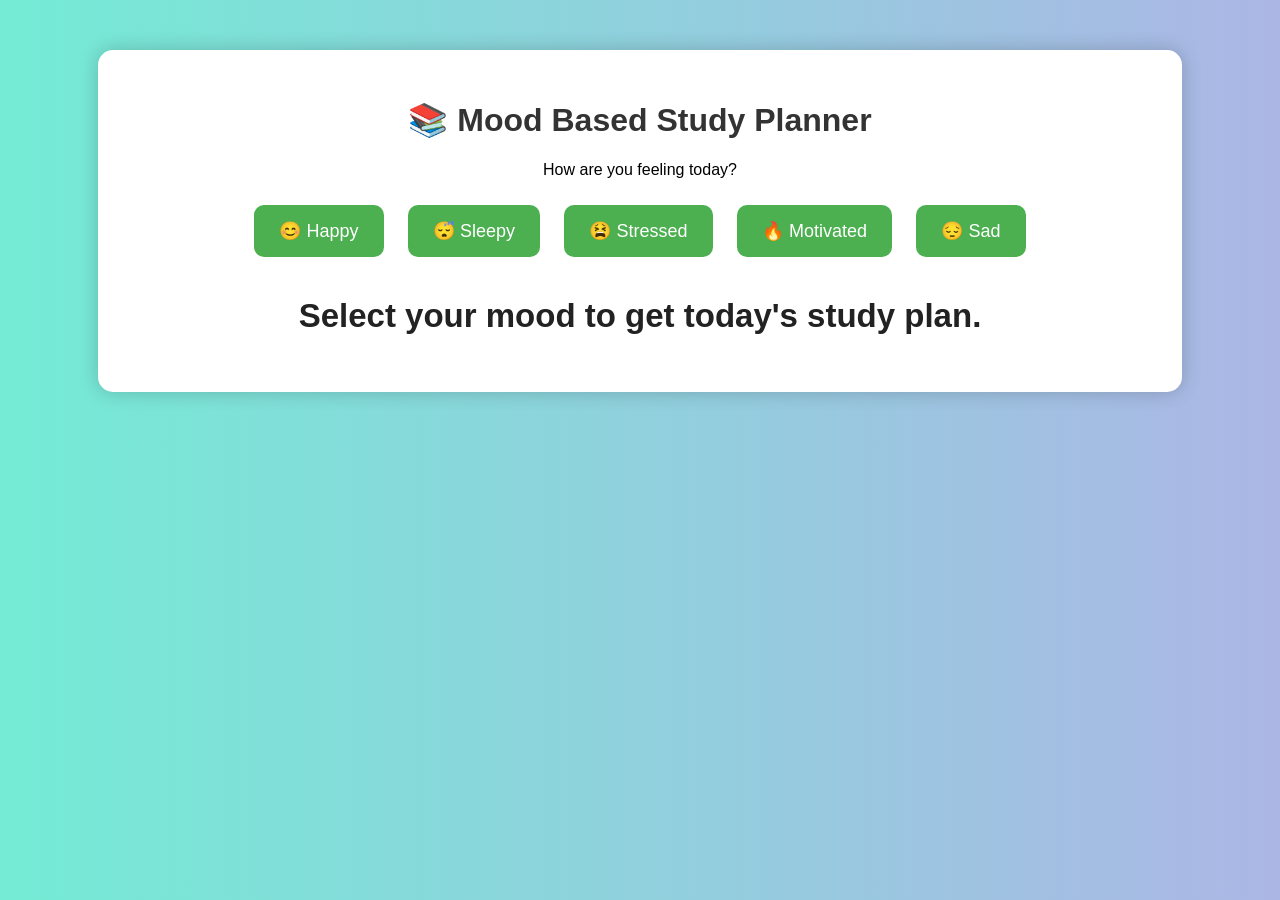
==== index.html @ fe8dd201 "Add files via upload" ====
<!DOCTYPE html>
<html lang="en">

<head>
    <meta charset="UTF-8">
    <meta name="viewport" content="width=device-width, initial-scale=1.0">
    <title>Mood Based Study Planner</title>
    <link rel="stylesheet" href="style.css">
</head>

<body>

    <div class="container">

        <h1>📚 Mood Based Study Planner</h1>

        <p>How are you feeling today?</p>

        <div class="mood-container">

            <button class="mood-btn" onclick="selectMood('Happy')">😊 Happy</button>

            <button class="mood-btn" onclick="selectMood('Sleepy')">😴 Sleepy</button>

            <button class="mood-btn" onclick="selectMood('Stressed')">😫 Stressed</button>

            <button class="mood-btn" onclick="selectMood('Motivated')">🔥 Motivated</button>

            <button class="mood-btn" onclick="selectMood('Sad')">😔 Sad</button>

        </div>

        <div id="result">
            <h2>Select your mood to get today's study plan.</h2>
        </div>

    </div>

    <script src="script.js"></script>

</body>
</html>
---- style.css ----
body{
    font-family: Arial, sans-serif;
    background: linear-gradient(to right, #74ebd5, #ACB6E5);
    margin: 0;
    padding: 0;
}

.container{
    width: 80%;
    margin: 50px auto;
    text-align: center;
    background: white;
    padding: 30px;
    border-radius: 15px;
    box-shadow: 0px 0px 20px rgba(0,0,0,0.2);
}

h1{
    color: #333;
}

.mood-btn{
    padding: 15px 25px;
    margin: 10px;
    font-size: 18px;
    border: none;
    border-radius: 10px;
    cursor: pointer;
    background-color: #4CAF50;
    color: white;
    transition: 0.3s;
}

.mood-btn:hover{
    background-color: #45a049;
    transform: scale(1.08);
}

#result{
    margin-top: 30px;
    font-size: 22px;
    color: #222;
    font-weight: bold;
}
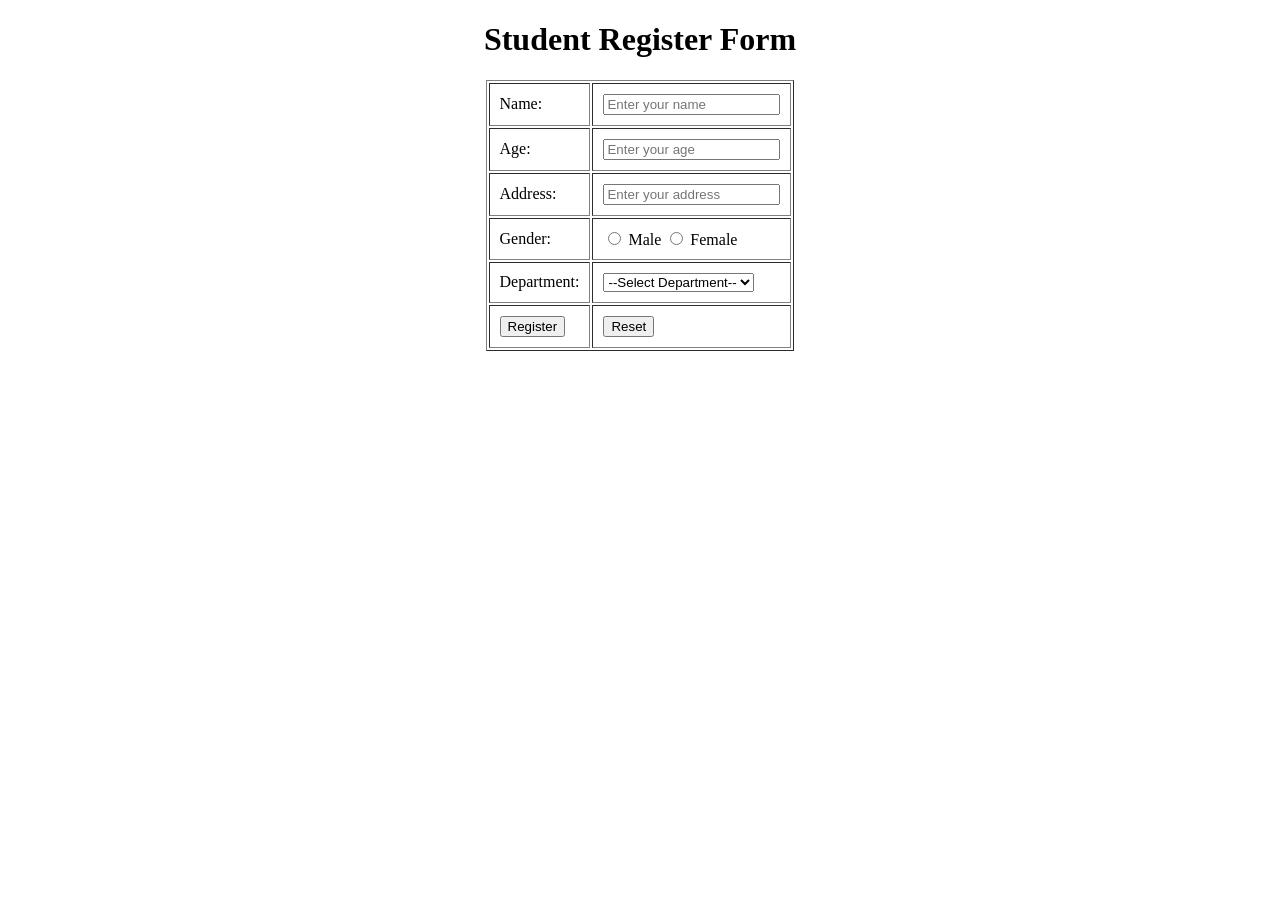
==== commit 89ea0063: "Add files via upload" ====
--- a/index.html
+++ b/index.html
@@ -1,42 +1,73 @@
 <!DOCTYPE html>
-<html lang="en">
+<html>
 
 <head>
-    <meta charset="UTF-8">
-    <meta name="viewport" content="width=device-width, initial-scale=1.0">
-    <title>Mood Based Study Planner</title>
-    <link rel="stylesheet" href="style.css">
+    <title>Student Register Form</title>
 </head>
 
 <body>
 
-    <div class="container">
+    <center>
+        <h1>Student Register Form</h1>
 
-        <h1>📚 Mood Based Study Planner</h1>
+        <form action="index.php" method="POST">
+            <table border="1" cellpadding="10">
 
-        <p>How are you feeling today?</p>
+                <tr>
+                    <td>Name:</td>
+                    <td>
+                        <input type="text" name="name" placeholder="Enter your name" required>
+                    </td>
+                </tr>
 
-        <div class="mood-container">
+                <tr>
+                    <td>Age:</td>
+                    <td>
+                        <input type="number" name="age" placeholder="Enter your age" required>
+                    </td>
+                </tr>
 
-            <button class="mood-btn" onclick="selectMood('Happy')">😊 Happy</button>
+                <tr>
+                    <td>Address:</td>
+                    <td>
+                        <input type="text" name="address" placeholder="Enter your address" required>
+                    </td>
+                </tr>
 
-            <button class="mood-btn" onclick="selectMood('Sleepy')">😴 Sleepy</button>
+                <tr>
+                    <td>Gender:</td>
+                    <td>
+                        <input type="radio" name="gender" value="Male" required> Male
+                        <input type="radio" name="gender" value="Female"> Female
+                    </td>
+                </tr>
 
-            <button class="mood-btn" onclick="selectMood('Stressed')">😫 Stressed</button>
+                <tr>
+                    <td>Department:</td>
+                    <td>
+                        <select name="department" required>
+                            <option value="">--Select Department--</option>
+                            <option value="Python">Python</option>
+                            <option value="Java">Java</option>
+                            <option value="C++">C++</option>
+                        </select>
+                    </td>
+                </tr>
 
-            <button class="mood-btn" onclick="selectMood('Motivated')">🔥 Motivated</button>
+                <tr>
+                    <td>
+                        <input type="submit" value="Register">
+                    </td>
+                    <td>
+                        <input type="reset" value="Reset">
+                    </td>
+                </tr>
 
-            <button class="mood-btn" onclick="selectMood('Sad')">😔 Sad</button>
+            </table>
+        </form>
 
-        </div>
-
-        <div id="result">
-            <h2>Select your mood to get today's study plan.</h2>
-        </div>
-
-    </div>
-
-    <script src="script.js"></script>
+    </center>
 
 </body>
+
 </html>
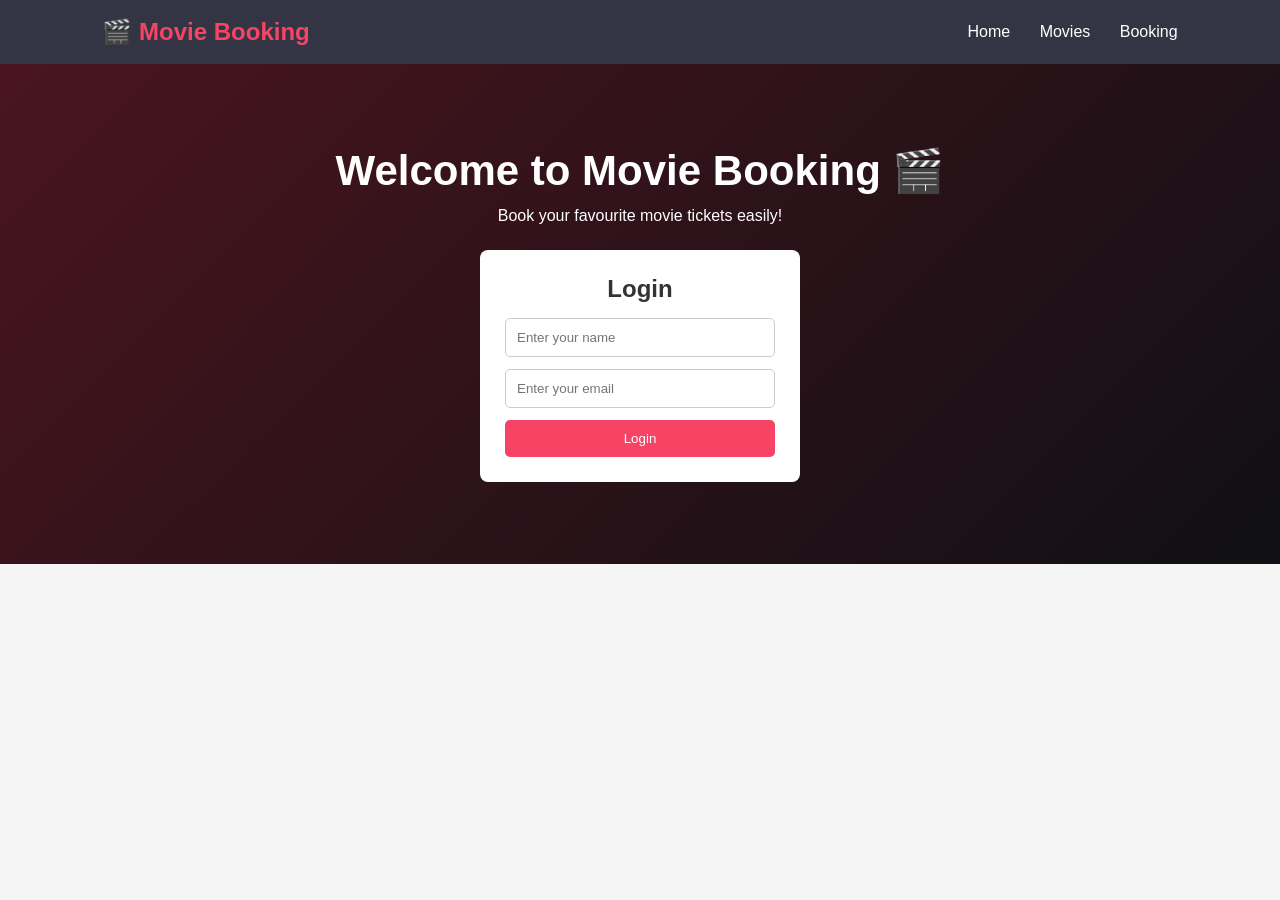
==== commit 645270a8: "Add files via upload" ====
--- a/index.html
+++ b/index.html
@@ -1,72 +1,71 @@
 <!DOCTYPE html>
-<html>
+<html lang="en">
 
 <head>
-    <title>Student Register Form</title>
+    <meta charset="UTF-8">
+    <meta name="viewport" content="width=device-width, initial-scale=1.0">
+
+    <title>Movie Booking - Home</title>
+
+    <link rel="stylesheet" href="style.css">
 </head>
 
 <body>
 
-    <center>
-        <h1>Student Register Form</h1>
+    <!-- NAVBAR -->
 
-        <form action="index.php" method="POST">
-            <table border="1" cellpadding="10">
+    <nav>
 
-                <tr>
-                    <td>Name:</td>
-                    <td>
-                        <input type="text" name="name" placeholder="Enter your name" required>
-                    </td>
-                </tr>
+        <h2>🎬 Movie Booking</h2>
 
-                <tr>
-                    <td>Age:</td>
-                    <td>
-                        <input type="number" name="age" placeholder="Enter your age" required>
-                    </td>
-                </tr>
+        <div>
+            <a href="index.html">Home</a>
+            <a href="movies.html">Movies</a>
+            <a href="booking.html">Booking</a>
+        </div>
 
-                <tr>
-                    <td>Address:</td>
-                    <td>
-                        <input type="text" name="address" placeholder="Enter your address" required>
-                    </td>
-                </tr>
+    </nav>
 
-                <tr>
-                    <td>Gender:</td>
-                    <td>
-                        <input type="radio" name="gender" value="Male" required> Male
-                        <input type="radio" name="gender" value="Female"> Female
-                    </td>
-                </tr>
 
-                <tr>
-                    <td>Department:</td>
-                    <td>
-                        <select name="department" required>
-                            <option value="">--Select Department--</option>
-                            <option value="Python">Python</option>
-                            <option value="Java">Java</option>
-                            <option value="C++">C++</option>
-                        </select>
-                    </td>
-                </tr>
+    <!-- HOME -->
 
-                <tr>
-                    <td>
-                        <input type="submit" value="Register">
-                    </td>
-                    <td>
-                        <input type="reset" value="Reset">
-                    </td>
-                </tr>
+    <section class="home">
 
-            </table>
-        </form>
+        <h1>
+            Welcome to Movie Booking 🎬
+        </h1>
 
-    </center>
+        <p>
+            Book your favourite movie tickets easily!
+        </p>
+
+
+        <!-- LOGIN -->
+
+        <div class="login-box">
+
+            <h2>Login</h2>
+
+            <input
+                type="text"
+                id="name"
+                placeholder="Enter your name">
+
+            <input
+                type="email"
+                id="email"
+                placeholder="Enter your email">
+
+            <button onclick="login()">
+                Login
+            </button>
+
+        </div>
+
+    </section>
+
+
+    <script src="script.js"></script>
 
 </body>
 
--- a/style.css
+++ b/style.css
@@ -0,0 +1,656 @@
+* {
+    margin: 0;
+    padding: 0;
+    box-sizing: border-box;
+}
+
+body {
+    font-family: Arial, sans-serif;
+    background: #f5f5f5;
+    color: #333;
+}
+
+
+/* =========================
+   NAVBAR
+========================= */
+
+nav {
+    background: #333545;
+    color: white;
+
+    padding: 18px 8%;
+
+    display: flex;
+    justify-content: space-between;
+    align-items: center;
+}
+
+nav h2 {
+    color: #f84464;
+}
+
+nav a {
+    color: white;
+    text-decoration: none;
+    margin-left: 25px;
+}
+
+nav a:hover {
+    color: #f84464;
+}
+
+
+/* =========================
+   HOME
+========================= */
+
+.home {
+    min-height: 500px;
+
+    display: flex;
+    flex-direction: column;
+
+    justify-content: center;
+    align-items: center;
+
+    text-align: center;
+
+    color: white;
+
+    background:
+        linear-gradient(
+            rgba(0,0,0,0.7),
+            rgba(0,0,0,0.7)
+        ),
+        linear-gradient(
+            135deg,
+            #f84464,
+            #333545
+        );
+}
+
+.home h1 {
+    font-size: 42px;
+    margin-bottom: 12px;
+}
+
+.home > p {
+    margin-bottom: 25px;
+}
+
+
+/* LOGIN */
+
+.login-box {
+    background: white;
+    color: #333;
+
+    width: 320px;
+
+    padding: 25px;
+
+    border-radius: 8px;
+}
+
+.login-box h2 {
+    margin-bottom: 15px;
+}
+
+.login-box input {
+    width: 100%;
+
+    padding: 11px;
+
+    margin-bottom: 12px;
+
+    border: 1px solid #ccc;
+
+    border-radius: 5px;
+}
+
+.login-box button {
+    width: 100%;
+
+    padding: 11px;
+
+    background: #f84464;
+
+    color: white;
+
+    border: none;
+
+    border-radius: 5px;
+
+    cursor: pointer;
+}
+
+.login-box button:hover {
+    background: #d93656;
+}
+
+
+/* =========================
+   MOVIES
+========================= */
+
+.title {
+    text-align: center;
+
+    margin: 40px 0 30px;
+}
+
+.movies {
+    width: 90%;
+    max-width: 1100px;
+
+    margin: auto;
+
+    display: grid;
+
+    grid-template-columns:
+        repeat(3, 1fr);
+
+    gap: 25px;
+}
+
+.movie-card {
+    background: white;
+
+    text-align: center;
+
+    border-radius: 10px;
+
+    overflow: hidden;
+
+    box-shadow:
+        0 3px 10px #ddd;
+}
+
+.poster {
+    height: 250px;
+
+    display: flex;
+
+    justify-content: center;
+    align-items: center;
+
+    font-size: 90px;
+
+    color: white;
+}
+
+.avengers {
+    background:
+        linear-gradient(
+            135deg,
+            #182848,
+            #f84464
+        );
+}
+
+.sita {
+    background:
+        linear-gradient(
+            135deg,
+            #e91e63,
+            #ff9800
+        );
+}
+
+.conjuring {
+    background:
+        linear-gradient(
+            135deg,
+            #111,
+            #673ab7
+        );
+}
+
+.movie-card h2 {
+    margin: 20px 5px 10px;
+}
+
+.movie-card p {
+    color: #777;
+    margin: 8px;
+}
+
+.movie-card h3 {
+    color: #f84464;
+    margin: 15px;
+}
+
+.movie-card button {
+    background: #f84464;
+
+    color: white;
+
+    border: none;
+
+    padding: 12px 30px;
+
+    border-radius: 5px;
+
+    margin-bottom: 25px;
+
+    cursor: pointer;
+}
+
+.movie-card button:hover {
+    background: #d93656;
+}
+
+
+/* =========================
+   BOOKING HEADER
+========================= */
+
+.booking-header {
+    background: white;
+
+    padding: 25px 8%;
+
+    border-bottom: 1px solid #ddd;
+}
+
+.booking-header h2 {
+    margin-bottom: 8px;
+}
+
+.booking-header p {
+    color: #777;
+}
+
+
+/* =========================
+   BOOKING OPTIONS
+========================= */
+
+.booking-options {
+    width: 90%;
+    max-width: 900px;
+
+    margin: 25px auto;
+
+    background: white;
+
+    padding: 20px;
+
+    border-radius: 8px;
+
+    display: grid;
+
+    grid-template-columns:
+        repeat(3, 1fr);
+
+    gap: 20px;
+}
+
+.booking-options label {
+    display: block;
+
+    font-weight: bold;
+
+    margin-bottom: 7px;
+}
+
+.booking-options select,
+.booking-options input {
+    width: 100%;
+
+    padding: 11px;
+
+    border: 1px solid #ccc;
+
+    border-radius: 5px;
+}
+
+
+/* =========================
+   SEAT SECTION
+========================= */
+
+.seat-section {
+    width: 95%;
+    max-width: 900px;
+
+    margin: 25px auto;
+
+    background: white;
+
+    padding: 30px;
+
+    border-radius: 8px;
+
+    text-align: center;
+}
+
+.seat-section h3 {
+    margin-bottom: 20px;
+}
+
+
+/* LEGEND */
+
+.legend {
+    display: flex;
+
+    justify-content: center;
+
+    gap: 25px;
+
+    margin-bottom: 30px;
+}
+
+.legend span {
+    display: flex;
+
+    align-items: center;
+
+    gap: 7px;
+
+    font-size: 14px;
+}
+
+.legend i {
+    width: 18px;
+    height: 18px;
+
+    display: inline-block;
+
+    border-radius: 4px;
+}
+
+.available-box {
+    background: white;
+
+    border: 2px solid #1ea83c;
+}
+
+.selected-box {
+    background: #f84464;
+}
+
+.occupied-box {
+    background: #999;
+}
+
+
+/* SCREEN */
+
+.screen {
+    width: 65%;
+
+    height: 35px;
+
+    margin: 0 auto 40px;
+
+    border-top: 5px solid #aaa;
+
+    border-radius: 50%;
+
+    padding-top: 8px;
+
+    color: #777;
+
+    font-size: 12px;
+}
+
+
+/* SEAT ROW */
+
+.seat-row {
+    display: flex;
+
+    justify-content: center;
+
+    align-items: center;
+
+    gap: 7px;
+
+    margin-bottom: 14px;
+}
+
+.seat-row b {
+    width: 20px;
+
+    color: #777;
+}
+
+.seat-gap {
+    width: 25px;
+}
+
+
+/* SEATS */
+
+.seat {
+    width: 42px;
+
+    height: 34px;
+
+    background: white;
+
+    color: #1ea83c;
+
+    border: 1px solid #1ea83c;
+
+    border-radius: 5px;
+
+    font-size: 11px;
+
+    cursor: pointer;
+}
+
+.seat:hover {
+    background: #e9f8ed;
+}
+
+
+/* SELECTED */
+
+.seat.selected {
+    background: #f84464;
+
+    color: white;
+
+    border-color: #f84464;
+}
+
+
+/* OCCUPIED */
+
+.seat.occupied {
+    background: #999;
+
+    color: white;
+
+    border-color: #999;
+
+    cursor: not-allowed;
+}
+
+
+/* SUMMARY */
+
+.booking-summary {
+    margin-top: 35px;
+
+    padding: 20px;
+
+    background: #f7f7f7;
+
+    border-radius: 6px;
+}
+
+.booking-summary p {
+    margin: 8px;
+}
+
+.booking-summary strong {
+    color: #f84464;
+}
+
+
+/* CONTINUE */
+
+.continue-btn {
+    margin-top: 20px;
+
+    padding: 13px 50px;
+
+    background: #f84464;
+
+    color: white;
+
+    border: none;
+
+    border-radius: 5px;
+
+    font-size: 16px;
+
+    cursor: pointer;
+}
+
+.continue-btn:hover {
+    background: #d93656;
+}
+
+
+/* =========================
+   CONFIRMATION
+========================= */
+
+.confirmation {
+    width: 90%;
+    max-width: 600px;
+
+    margin: 50px auto;
+
+    text-align: center;
+}
+
+.success {
+    width: 75px;
+    height: 75px;
+
+    margin: auto;
+
+    display: flex;
+
+    justify-content: center;
+    align-items: center;
+
+    background: #4caf50;
+
+    color: white;
+
+    border-radius: 50%;
+
+    font-size: 40px;
+}
+
+.confirmation h1 {
+    margin: 20px 0 10px;
+}
+
+.confirmation > p {
+    color: #777;
+
+    margin-bottom: 25px;
+}
+
+
+/* TICKET */
+
+.ticket {
+    background: white;
+
+    padding: 25px;
+
+    border-radius: 10px;
+
+    text-align: left;
+
+    box-shadow: 0 3px 12px #ddd;
+
+    margin-bottom: 25px;
+}
+
+.ticket h2 {
+    text-align: center;
+
+    color: #f84464;
+
+    margin-bottom: 20px;
+}
+
+.ticket p {
+    padding: 12px 0;
+
+    border-bottom: 1px dashed #ddd;
+}
+
+.ticket span {
+    float: right;
+
+    font-weight: bold;
+}
+
+.home-button {
+    display: inline-block;
+
+    padding: 13px 30px;
+
+    background: #f84464;
+
+    color: white;
+
+    text-decoration: none;
+
+    border-radius: 5px;
+}
+
+.home-button:hover {
+    background: #d93656;
+}
+
+
+/* =========================
+   MOBILE
+========================= */
+
+@media(max-width: 800px) {
+
+    nav {
+        flex-direction: column;
+
+        gap: 15px;
+    }
+
+    nav a {
+        margin: 5px;
+    }
+
+    .home h1 {
+        font-size: 30px;
+    }
+
+    .movies {
+        grid-template-columns: 1fr;
+    }
+
+    .booking-options {
+        grid-template-columns: 1fr;
+    }
+
+    .seat-section {
+        overflow-x: auto;
+    }
+
+    .seat-row {
+        min-width: 650px;
+    }
+
+}
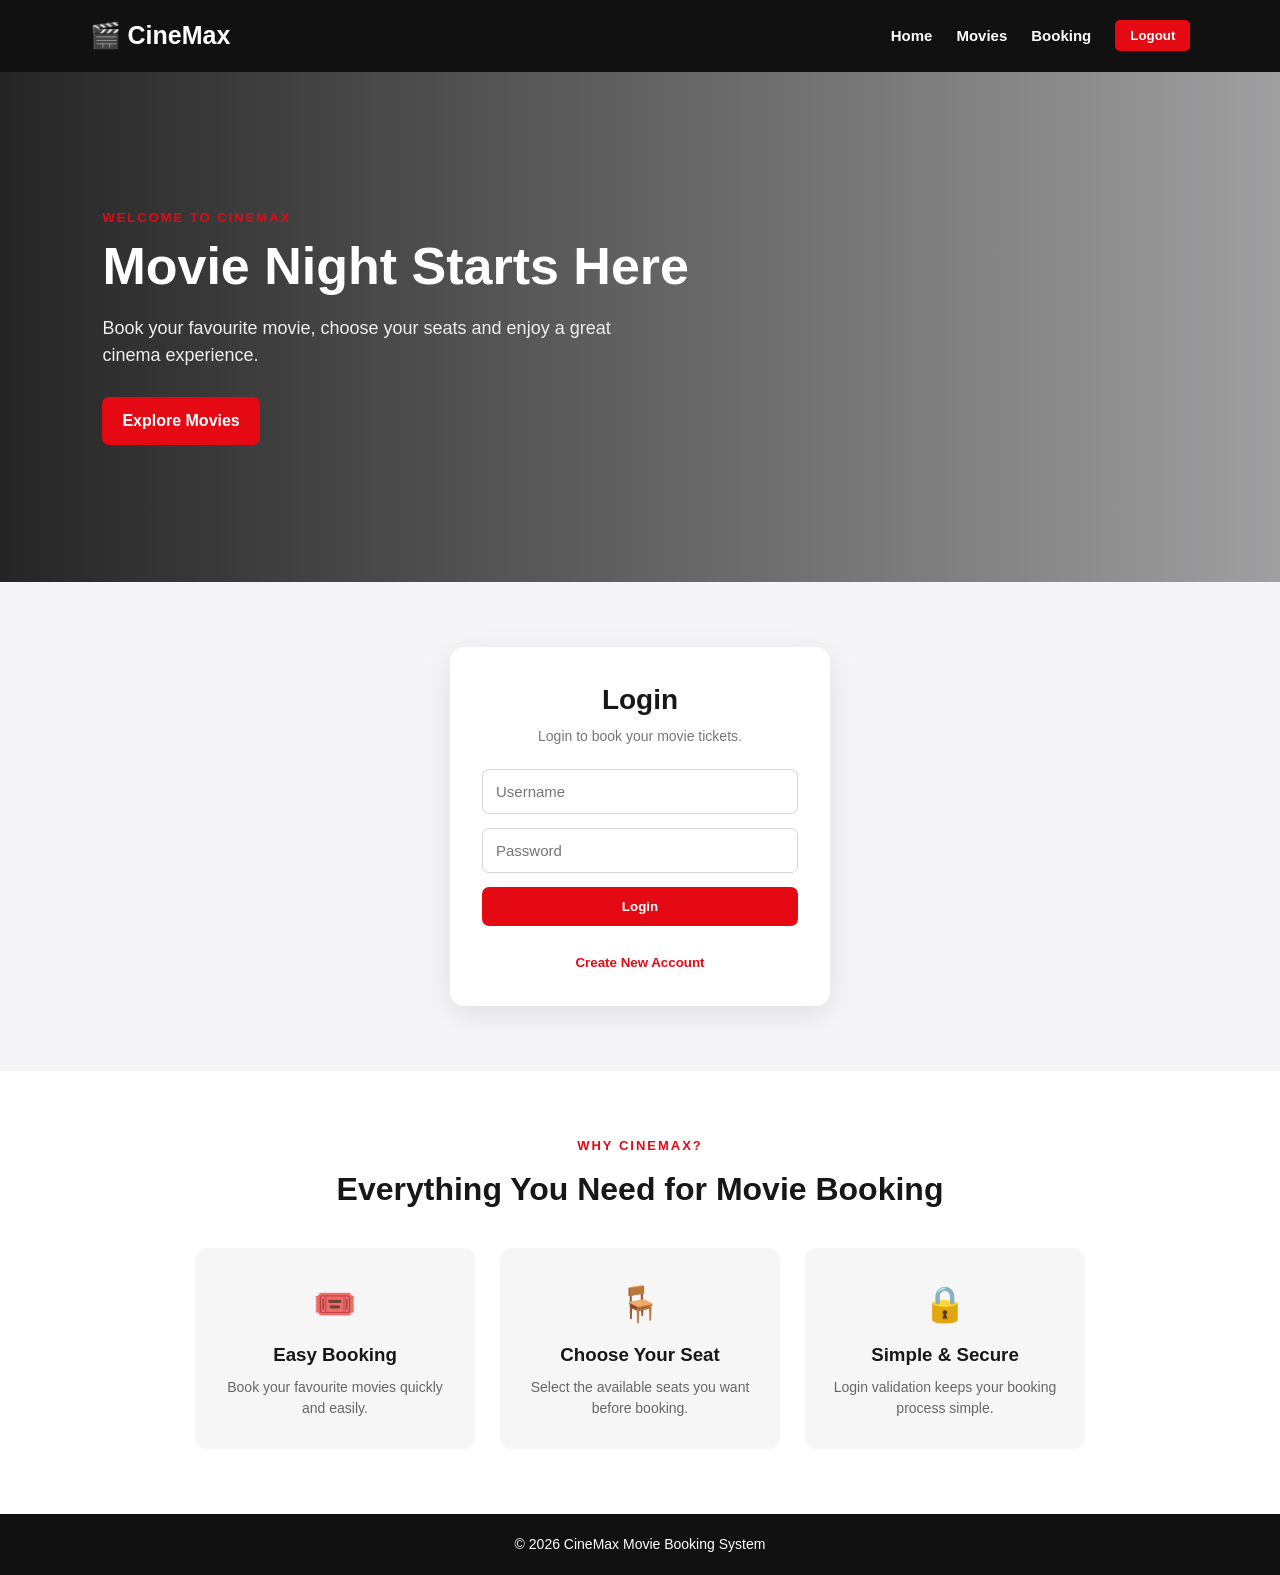
==== commit 411024ea: "Add files via upload" ====
--- a/index.html
+++ b/index.html
@@ -3,69 +3,234 @@
 
 <head>
     <meta charset="UTF-8">
-    <meta name="viewport" content="width=device-width, initial-scale=1.0">
-
-    <title>Movie Booking - Home</title>
+
+    <meta name="viewport"
+          content="width=device-width, initial-scale=1.0">
+
+    <title>CineMax - Home</title>
 
     <link rel="stylesheet" href="style.css">
 </head>
 
 <body>
 
-    <!-- NAVBAR -->
+<header>
+
+    <div class="logo">🎬 CineMax</div>
 
     <nav>
-
-        <h2>🎬 Movie Booking</h2>
-
-        <div>
-            <a href="index.html">Home</a>
-            <a href="movies.html">Movies</a>
-            <a href="booking.html">Booking</a>
-        </div>
-
+        <a href="index.html">Home</a>
+        <a href="movies.html">Movies</a>
+        <a href="booking.html">Booking</a>
+        <button id="logoutBtn" onclick="logoutUser()">Logout</button>
     </nav>
 
-
-    <!-- HOME -->
-
-    <section class="home">
-
-        <h1>
-            Welcome to Movie Booking 🎬
-        </h1>
+</header>
+
+
+<!-- HERO -->
+
+<section class="hero">
+
+    <div class="hero-content">
+
+        <p class="small-title">WELCOME TO CINEMAX</p>
+
+        <h1>Movie Night Starts Here</h1>
 
         <p>
-            Book your favourite movie tickets easily!
+            Book your favourite movie, choose your seats
+            and enjoy a great cinema experience.
         </p>
 
-
-        <!-- LOGIN -->
-
-        <div class="login-box">
-
-            <h2>Login</h2>
+        <a href="movies.html" class="main-btn">
+            Explore Movies
+        </a>
+
+    </div>
+
+</section>
+
+
+<!-- LOGIN SECTION -->
+
+<section class="login-section">
+
+    <!-- LOGIN -->
+
+    <div class="login-box">
+
+        <h2>Login</h2>
+
+        <p class="box-text">
+            Login to book your movie tickets.
+        </p>
+
+        <form onsubmit="loginUser(event)">
 
             <input
                 type="text"
-                id="name"
-                placeholder="Enter your name">
-
-            <input
-                type="email"
-                id="email"
-                placeholder="Enter your email">
-
-            <button onclick="login()">
+                id="loginUsername"
+                placeholder="Username"
+                required
+            >
+
+            <input
+                type="password"
+                id="loginPassword"
+                placeholder="Password"
+                required
+            >
+
+            <button type="submit" class="main-btn full-btn">
                 Login
             </button>
 
+            <p id="loginMessage"></p>
+
+        </form>
+
+        <button
+            class="create-btn"
+            onclick="showRegister()"
+        >
+            Create New Account
+        </button>
+
+    </div>
+
+
+    <!-- REGISTER -->
+
+    <div
+        class="login-box register-box"
+        id="registerBox"
+    >
+
+        <h2>Create Account</h2>
+
+        <p class="box-text">
+            Create your CineMax account.
+        </p>
+
+        <form onsubmit="registerUser(event)">
+
+            <input
+                type="text"
+                id="registerName"
+                placeholder="Full Name"
+                required
+            >
+
+            <input
+                type="text"
+                id="registerUsername"
+                placeholder="Username"
+                required
+            >
+
+            <input
+                type="email"
+                id="registerEmail"
+                placeholder="Email"
+                required
+            >
+
+            <input
+                type="password"
+                id="registerPassword"
+                placeholder="Password"
+                required
+            >
+
+            <input
+                type="password"
+                id="confirmPassword"
+                placeholder="Confirm Password"
+                required
+            >
+
+            <button type="submit" class="main-btn full-btn">
+                Create Account
+            </button>
+
+            <p id="registerMessage"></p>
+
+        </form>
+
+    </div>
+
+</section>
+
+
+<!-- FEATURES -->
+
+<section class="features">
+
+    <p class="section-small-title">
+        WHY CINEMAX?
+    </p>
+
+    <h2>Everything You Need for Movie Booking</h2>
+
+    <div class="feature-container">
+
+        <div class="feature-card">
+
+            <div class="feature-icon">🎟️</div>
+
+            <h3>Easy Booking</h3>
+
+            <p>
+                Book your favourite movies quickly
+                and easily.
+            </p>
+
         </div>
 
-    </section>
-
-
-    <script src="script.js"></script>
+
+        <div class="feature-card">
+
+            <div class="feature-icon">🪑</div>
+
+            <h3>Choose Your Seat</h3>
+
+            <p>
+                Select the available seats you
+                want before booking.
+            </p>
+
+        </div>
+
+
+        <div class="feature-card">
+
+            <div class="feature-icon">🔒</div>
+
+            <h3>Simple & Secure</h3>
+
+            <p>
+                Login validation keeps your
+                booking process simple.
+            </p>
+
+        </div>
+
+    </div>
+
+</section>
+
+
+<footer>
+
+    <p>
+        © 2026 CineMax Movie Booking System
+    </p>
+
+</footer>
+
+
+<script src="script.js"></script>
 
 </body>
 
--- a/style.css
+++ b/style.css
@@ -1,132 +1,401 @@
 * {
+    box-sizing: border-box;
     margin: 0;
     padding: 0;
-    box-sizing: border-box;
-}
+}
+
 
 body {
     font-family: Arial, sans-serif;
-    background: #f5f5f5;
-    color: #333;
-}
-
-
-/* =========================
-   NAVBAR
-========================= */
+
+    background: #f5f5f7;
+
+    color: #171717;
+
+    line-height: 1.5;
+}
+
+
+/* =========================
+   HEADER
+========================= */
+
+header {
+    background: #111;
+
+    color: white;
+
+    padding: 17px 7%;
+
+    display: flex;
+
+    justify-content: space-between;
+
+    align-items: center;
+
+    position: sticky;
+
+    top: 0;
+
+    z-index: 1000;
+}
+
+
+.logo {
+    font-size: 25px;
+
+    font-weight: bold;
+}
+
 
 nav {
-    background: #333545;
-    color: white;
-
-    padding: 18px 8%;
-
-    display: flex;
-    justify-content: space-between;
+    display: flex;
+
     align-items: center;
-}
-
-nav h2 {
-    color: #f84464;
-}
+
+    gap: 24px;
+}
+
 
 nav a {
     color: white;
+
     text-decoration: none;
-    margin-left: 25px;
-}
+
+    font-weight: bold;
+
+    font-size: 15px;
+}
+
 
 nav a:hover {
-    color: #f84464;
-}
-
-
-/* =========================
-   HOME
-========================= */
-
-.home {
-    min-height: 500px;
-
-    display: flex;
-    flex-direction: column;
-
-    justify-content: center;
+    color: #e50914;
+}
+
+
+#logoutBtn {
+    border: none;
+
+    background: #e50914;
+
+    color: white;
+
+    padding: 8px 15px;
+
+    border-radius: 5px;
+
+    cursor: pointer;
+
+    font-weight: bold;
+}
+
+
+#logoutBtn:hover {
+    background: #b20710;
+}
+
+
+/* =========================
+   BUTTON
+========================= */
+
+.main-btn {
+    display: inline-block;
+
+    background: #e50914;
+
+    color: white;
+
+    border: none;
+
+    border-radius: 7px;
+
+    padding: 12px 20px;
+
+    text-decoration: none;
+
+    cursor: pointer;
+
+    font-weight: bold;
+
+    transition: 0.2s;
+}
+
+
+.main-btn:hover {
+    background: #b20710;
+
+    transform: translateY(-1px);
+}
+
+
+.full-btn {
+    width: 100%;
+}
+
+
+/* =========================
+   HERO
+========================= */
+
+.hero {
+    min-height: 510px;
+
+    display: flex;
+
     align-items: center;
 
-    text-align: center;
-
-    color: white;
+    padding: 60px 8%;
 
     background:
         linear-gradient(
-            rgba(0,0,0,0.7),
-            rgba(0,0,0,0.7)
+            90deg,
+            rgba(0,0,0,0.85),
+            rgba(0,0,0,0.35)
         ),
-        linear-gradient(
-            135deg,
-            #f84464,
-            #333545
-        );
-}
-
-.home h1 {
-    font-size: 42px;
-    margin-bottom: 12px;
-}
-
-.home > p {
-    margin-bottom: 25px;
-}
-
-
-/* LOGIN */
+        url("images/avengers.jpg");
+
+    background-size: cover;
+
+    background-position: center;
+
+    color: white;
+}
+
+
+.hero-content {
+    max-width: 650px;
+}
+
+
+.small-title,
+.section-small-title {
+    color: #e50914;
+
+    font-weight: bold;
+
+    letter-spacing: 2px;
+
+    font-size: 13px;
+
+    margin-bottom: 10px;
+}
+
+
+.hero h1 {
+    font-size: 52px;
+
+    line-height: 1.1;
+
+    margin-bottom: 20px;
+}
+
+
+.hero p:not(.small-title) {
+    font-size: 18px;
+
+    color: #eee;
+
+    margin-bottom: 28px;
+
+    max-width: 550px;
+}
+
+
+/* =========================
+   LOGIN
+========================= */
+
+.login-section {
+    padding: 65px 20px;
+
+    display: flex;
+
+    justify-content: center;
+
+    align-items: flex-start;
+
+    gap: 30px;
+
+    flex-wrap: wrap;
+}
+
 
 .login-box {
+    width: 380px;
+
     background: white;
-    color: #333;
-
-    width: 320px;
-
-    padding: 25px;
-
-    border-radius: 8px;
-}
+
+    padding: 32px;
+
+    border-radius: 14px;
+
+    box-shadow: 0 8px 30px rgba(0,0,0,0.09);
+
+    text-align: center;
+}
+
 
 .login-box h2 {
-    margin-bottom: 15px;
-}
+    font-size: 28px;
+
+    margin-bottom: 5px;
+}
+
+
+.box-text {
+    color: #777;
+
+    font-size: 14px;
+
+    margin-bottom: 22px;
+}
+
 
 .login-box input {
     width: 100%;
 
-    padding: 11px;
-
-    margin-bottom: 12px;
-
-    border: 1px solid #ccc;
-
-    border-radius: 5px;
-}
-
-.login-box button {
-    width: 100%;
-
-    padding: 11px;
-
-    background: #f84464;
-
-    color: white;
-
+    padding: 13px;
+
+    margin-bottom: 14px;
+
+    border: 1px solid #d5d5d5;
+
+    border-radius: 7px;
+
+    font-size: 15px;
+
+    outline: none;
+}
+
+
+.login-box input:focus,
+.booking-box select:focus,
+.booking-box input:focus {
+    border-color: #e50914;
+
+    box-shadow: 0 0 0 2px rgba(229,9,20,0.08);
+}
+
+
+.create-btn {
     border: none;
 
-    border-radius: 5px;
+    background: none;
+
+    color: #e50914;
+
+    font-weight: bold;
+
+    margin-top: 17px;
 
     cursor: pointer;
 }
 
-.login-box button:hover {
-    background: #d93656;
+
+.register-box {
+    display: none;
+}
+
+
+#loginMessage,
+#registerMessage {
+    margin-top: 12px;
+
+    font-weight: bold;
+
+    font-size: 14px;
+}
+
+
+/* =========================
+   FEATURES
+========================= */
+
+.features {
+    background: white;
+
+    padding: 65px 7%;
+
+    text-align: center;
+}
+
+
+.features h2 {
+    font-size: 32px;
+
+    margin-bottom: 35px;
+}
+
+
+.feature-container {
+    display: flex;
+
+    justify-content: center;
+
+    gap: 25px;
+
+    flex-wrap: wrap;
+}
+
+
+.feature-card {
+    width: 280px;
+
+    background: #f6f6f6;
+
+    padding: 30px 25px;
+
+    border-radius: 12px;
+
+    transition: 0.2s;
+}
+
+
+.feature-card:hover {
+    transform: translateY(-5px);
+}
+
+
+.feature-icon {
+    font-size: 35px;
+
+    margin-bottom: 10px;
+}
+
+
+.feature-card h3 {
+    margin-bottom: 8px;
+}
+
+
+.feature-card p {
+    color: #666;
+
+    font-size: 14px;
+}
+
+
+/* =========================
+   PAGE HEADING
+========================= */
+
+.page-heading {
+    text-align: center;
+
+    padding: 65px 20px 35px;
+}
+
+
+.page-heading h1 {
+    font-size: 40px;
+
+    margin-bottom: 8px;
+}
+
+
+.page-heading > p:last-child {
+    color: #777;
 }
 
 
@@ -134,523 +403,660 @@
    MOVIES
 ========================= */
 
-.title {
-    text-align: center;
-
-    margin: 40px 0 30px;
-}
-
-.movies {
-    width: 90%;
-    max-width: 1100px;
-
-    margin: auto;
+.movies-container {
+    padding: 20px 7% 70px;
 
     display: grid;
 
     grid-template-columns:
-        repeat(3, 1fr);
-
-    gap: 25px;
-}
+        repeat(auto-fit, minmax(280px, 1fr));
+
+    gap: 30px;
+}
+
 
 .movie-card {
     background: white;
 
+    border-radius: 13px;
+
+    overflow: hidden;
+
+    box-shadow: 0 6px 25px rgba(0,0,0,0.08);
+
+    transition: 0.25s;
+}
+
+
+.movie-card:hover {
+    transform: translateY(-7px);
+
+    box-shadow: 0 12px 30px rgba(0,0,0,0.13);
+}
+
+
+.poster-box {
+    height: 390px;
+
+    position: relative;
+}
+
+
+.poster-box img {
+    width: 100%;
+
+    height: 100%;
+
+    object-fit: cover;
+}
+
+
+.movie-tag {
+    position: absolute;
+
+    top: 15px;
+
+    left: 15px;
+
+    background: #e50914;
+
+    color: white;
+
+    padding: 5px 10px;
+
+    border-radius: 5px;
+
+    font-size: 11px;
+
+    font-weight: bold;
+}
+
+
+.movie-info {
+    padding: 22px;
+}
+
+
+.movie-info h2 {
+    font-size: 21px;
+
+    margin-bottom: 8px;
+}
+
+
+.movie-info p {
+    color: #777;
+
+    font-size: 14px;
+
+    min-height: 45px;
+
+    margin-bottom: 15px;
+}
+
+
+.movie-bottom {
+    display: flex;
+
+    justify-content: space-between;
+
+    align-items: center;
+}
+
+
+.movie-bottom strong {
+    color: #e50914;
+
+    font-size: 20px;
+}
+
+
+/* =========================
+   BOOKING
+========================= */
+
+.booking-page {
+    padding: 50px 20px 70px;
+}
+
+
+.booking-box {
+    max-width: 760px;
+
+    margin: auto;
+
+    background: white;
+
+    padding: 35px;
+
+    border-radius: 14px;
+
+    box-shadow: 0 8px 30px rgba(0,0,0,0.09);
+}
+
+
+.booking-title {
     text-align: center;
 
-    border-radius: 10px;
-
-    overflow: hidden;
-
-    box-shadow:
-        0 3px 10px #ddd;
-}
-
-.poster {
-    height: 250px;
-
+    margin-bottom: 30px;
+}
+
+
+.booking-title h1 {
+    font-size: 34px;
+}
+
+
+.booking-box label {
+    display: block;
+
+    font-weight: bold;
+
+    margin-top: 18px;
+
+    margin-bottom: 8px;
+}
+
+
+.booking-box select,
+.booking-box input {
+    width: 100%;
+
+    padding: 13px;
+
+    border: 1px solid #d5d5d5;
+
+    border-radius: 8px;
+
+    background: white;
+
+    font-size: 16px;
+
+    outline: none;
+}
+
+
+.booking-box small {
+    display: block;
+
+    color: #888;
+
+    margin-top: 7px;
+
+    font-size: 13px;
+}
+
+
+/* =========================
+   PRICE
+========================= */
+
+.price-box {
+    margin-top: 25px;
+
+    padding: 18px;
+
+    background: #f6f6f6;
+
+    border-radius: 9px;
+
+    display: flex;
+
+    justify-content: space-between;
+
+    gap: 20px;
+}
+
+
+.price-box div {
+    flex: 1;
+
+    display: flex;
+
+    justify-content: space-between;
+
+    align-items: center;
+}
+
+
+.price-box strong {
+    color: #e50914;
+
+    font-size: 19px;
+}
+
+
+/* =========================
+   SCREEN
+========================= */
+
+.screen-area {
+    text-align: center;
+
+    margin-top: 35px;
+}
+
+
+.screen {
+    width: 75%;
+
+    margin: auto;
+
+    padding: 11px;
+
+    background: #222;
+
+    color: white;
+
+    border-radius: 50%;
+
+    box-shadow: 0 7px 15px #ccc;
+
+    font-weight: bold;
+
+    letter-spacing: 2px;
+}
+
+
+.screen-area p {
+    color: #999;
+
+    font-size: 12px;
+
+    margin-top: 8px;
+}
+
+
+/* =========================
+   SEATS
+========================= */
+
+.seat-heading {
+    text-align: center;
+
+    margin-top: 35px;
+
+    margin-bottom: 18px;
+}
+
+
+.seat-info {
     display: flex;
 
     justify-content: center;
+
+    gap: 25px;
+
+    margin-bottom: 25px;
+
+    flex-wrap: wrap;
+}
+
+
+.seat-info span {
+    display: flex;
+
     align-items: center;
 
-    font-size: 90px;
+    gap: 7px;
+
+    font-size: 13px;
+}
+
+
+.seat-info i {
+    width: 17px;
+
+    height: 17px;
+
+    border-radius: 4px;
+
+    display: inline-block;
+}
+
+
+.available-box {
+    background: #55565b;
+}
+
+
+.selected-box {
+    background: #e50914;
+}
+
+
+.booked-box {
+    background: #222;
+}
+
+
+.seat-container {
+    overflow-x: auto;
+
+    padding: 5px;
+}
+
+
+.seat-row {
+    display: flex;
+
+    justify-content: center;
+
+    align-items: center;
+
+    gap: 6px;
+
+    margin-bottom: 9px;
+
+    min-width: 650px;
+}
+
+
+.row-name {
+    width: 25px;
+
+    font-weight: bold;
+}
+
+
+.seat {
+    width: 39px;
+
+    height: 34px;
+
+    border: none;
+
+    border-radius: 5px;
+
+    background: #55565b;
 
     color: white;
-}
-
-.avengers {
-    background:
-        linear-gradient(
-            135deg,
-            #182848,
-            #f84464
-        );
-}
-
-.sita {
-    background:
-        linear-gradient(
-            135deg,
-            #e91e63,
-            #ff9800
-        );
-}
-
-.conjuring {
-    background:
-        linear-gradient(
-            135deg,
-            #111,
-            #673ab7
-        );
-}
-
-.movie-card h2 {
-    margin: 20px 5px 10px;
-}
-
-.movie-card p {
+
+    font-size: 10px;
+
+    cursor: pointer;
+}
+
+
+.seat:hover {
+    background: #777;
+}
+
+
+.seat.selected-seat {
+    background: #e50914;
+}
+
+
+.seat.booked-seat {
+    background: #222;
+
+    opacity: 0.5;
+
+    cursor: not-allowed;
+}
+
+
+.seat-message {
+    text-align: center;
+
+    color: #e50914;
+
+    font-weight: bold;
+
+    margin-top: 15px;
+}
+
+
+.confirm-btn {
+    width: 100%;
+
+    margin-top: 25px;
+
+    padding: 15px;
+
+    border: none;
+
+    border-radius: 8px;
+
+    background: #e50914;
+
+    color: white;
+
+    font-size: 17px;
+
+    font-weight: bold;
+
+    cursor: pointer;
+}
+
+
+.confirm-btn:hover {
+    background: #b20710;
+}
+
+
+/* =========================
+   CONFIRMATION
+========================= */
+
+.confirmation-page {
+    min-height: 75vh;
+
+    padding: 60px 20px;
+
+    display: flex;
+
+    justify-content: center;
+
+    align-items: center;
+}
+
+
+.confirmation-box {
+    width: 530px;
+
+    max-width: 100%;
+
+    background: white;
+
+    padding: 35px;
+
+    text-align: center;
+
+    border-radius: 14px;
+
+    box-shadow: 0 8px 30px rgba(0,0,0,0.09);
+}
+
+
+.success-icon {
+    width: 65px;
+
+    height: 65px;
+
+    margin: auto auto 18px;
+
+    display: flex;
+
+    justify-content: center;
+
+    align-items: center;
+
+    border-radius: 50%;
+
+    background: #2ecc71;
+
+    color: white;
+
+    font-size: 35px;
+
+    font-weight: bold;
+}
+
+
+.confirmation-box h1 {
+    margin-bottom: 8px;
+}
+
+
+.confirmation-box > p {
     color: #777;
-    margin: 8px;
-}
-
-.movie-card h3 {
-    color: #f84464;
-    margin: 15px;
-}
-
-.movie-card button {
-    background: #f84464;
+}
+
+
+.ticket-card {
+    background: #f6f6f6;
+
+    padding: 20px;
+
+    border-radius: 9px;
+
+    margin: 25px 0;
+
+    text-align: left;
+}
+
+
+.ticket-row {
+    display: flex;
+
+    justify-content: space-between;
+
+    gap: 20px;
+
+    padding: 10px 0;
+
+    border-bottom: 1px solid #ddd;
+}
+
+
+.ticket-row:last-child {
+    border-bottom: none;
+}
+
+
+.ticket-row span {
+    color: #777;
+}
+
+
+.total-row strong {
+    color: #e50914;
+
+    font-size: 20px;
+}
+
+
+.confirmation-buttons {
+    display: flex;
+
+    flex-direction: column;
+
+    align-items: center;
+
+    gap: 15px;
+}
+
+
+.home-link {
+    color: #e50914;
+
+    text-decoration: none;
+
+    font-weight: bold;
+}
+
+
+/* =========================
+   FOOTER
+========================= */
+
+footer {
+    background: #111;
 
     color: white;
 
-    border: none;
-
-    padding: 12px 30px;
-
-    border-radius: 5px;
-
-    margin-bottom: 25px;
-
-    cursor: pointer;
-}
-
-.movie-card button:hover {
-    background: #d93656;
-}
-
-
-/* =========================
-   BOOKING HEADER
-========================= */
-
-.booking-header {
-    background: white;
-
-    padding: 25px 8%;
-
-    border-bottom: 1px solid #ddd;
-}
-
-.booking-header h2 {
-    margin-bottom: 8px;
-}
-
-.booking-header p {
-    color: #777;
-}
-
-
-/* =========================
-   BOOKING OPTIONS
-========================= */
-
-.booking-options {
-    width: 90%;
-    max-width: 900px;
-
-    margin: 25px auto;
-
-    background: white;
+    text-align: center;
 
     padding: 20px;
 
-    border-radius: 8px;
-
-    display: grid;
-
-    grid-template-columns:
-        repeat(3, 1fr);
-
-    gap: 20px;
-}
-
-.booking-options label {
-    display: block;
-
-    font-weight: bold;
-
-    margin-bottom: 7px;
-}
-
-.booking-options select,
-.booking-options input {
-    width: 100%;
-
-    padding: 11px;
-
-    border: 1px solid #ccc;
-
-    border-radius: 5px;
-}
-
-
-/* =========================
-   SEAT SECTION
-========================= */
-
-.seat-section {
-    width: 95%;
-    max-width: 900px;
-
-    margin: 25px auto;
-
-    background: white;
-
-    padding: 30px;
-
-    border-radius: 8px;
-
-    text-align: center;
-}
-
-.seat-section h3 {
-    margin-bottom: 20px;
-}
-
-
-/* LEGEND */
-
-.legend {
-    display: flex;
-
-    justify-content: center;
-
-    gap: 25px;
-
-    margin-bottom: 30px;
-}
-
-.legend span {
-    display: flex;
-
-    align-items: center;
-
-    gap: 7px;
-
     font-size: 14px;
 }
 
-.legend i {
-    width: 18px;
-    height: 18px;
-
-    display: inline-block;
-
-    border-radius: 4px;
-}
-
-.available-box {
-    background: white;
-
-    border: 2px solid #1ea83c;
-}
-
-.selected-box {
-    background: #f84464;
-}
-
-.occupied-box {
-    background: #999;
-}
-
-
-/* SCREEN */
-
-.screen {
-    width: 65%;
-
-    height: 35px;
-
-    margin: 0 auto 40px;
-
-    border-top: 5px solid #aaa;
-
-    border-radius: 50%;
-
-    padding-top: 8px;
-
-    color: #777;
-
-    font-size: 12px;
-}
-
-
-/* SEAT ROW */
-
-.seat-row {
-    display: flex;
-
-    justify-content: center;
-
-    align-items: center;
-
-    gap: 7px;
-
-    margin-bottom: 14px;
-}
-
-.seat-row b {
-    width: 20px;
-
-    color: #777;
-}
-
-.seat-gap {
-    width: 25px;
-}
-
-
-/* SEATS */
-
-.seat {
-    width: 42px;
-
-    height: 34px;
-
-    background: white;
-
-    color: #1ea83c;
-
-    border: 1px solid #1ea83c;
-
-    border-radius: 5px;
-
-    font-size: 11px;
-
-    cursor: pointer;
-}
-
-.seat:hover {
-    background: #e9f8ed;
-}
-
-
-/* SELECTED */
-
-.seat.selected {
-    background: #f84464;
-
-    color: white;
-
-    border-color: #f84464;
-}
-
-
-/* OCCUPIED */
-
-.seat.occupied {
-    background: #999;
-
-    color: white;
-
-    border-color: #999;
-
-    cursor: not-allowed;
-}
-
-
-/* SUMMARY */
-
-.booking-summary {
-    margin-top: 35px;
-
-    padding: 20px;
-
-    background: #f7f7f7;
-
-    border-radius: 6px;
-}
-
-.booking-summary p {
-    margin: 8px;
-}
-
-.booking-summary strong {
-    color: #f84464;
-}
-
-
-/* CONTINUE */
-
-.continue-btn {
-    margin-top: 20px;
-
-    padding: 13px 50px;
-
-    background: #f84464;
-
-    color: white;
-
-    border: none;
-
-    border-radius: 5px;
-
-    font-size: 16px;
-
-    cursor: pointer;
-}
-
-.continue-btn:hover {
-    background: #d93656;
-}
-
-
-/* =========================
-   CONFIRMATION
-========================= */
-
-.confirmation {
-    width: 90%;
-    max-width: 600px;
-
-    margin: 50px auto;
-
-    text-align: center;
-}
-
-.success {
-    width: 75px;
-    height: 75px;
-
-    margin: auto;
-
-    display: flex;
-
-    justify-content: center;
-    align-items: center;
-
-    background: #4caf50;
-
-    color: white;
-
-    border-radius: 50%;
-
-    font-size: 40px;
-}
-
-.confirmation h1 {
-    margin: 20px 0 10px;
-}
-
-.confirmation > p {
-    color: #777;
-
-    margin-bottom: 25px;
-}
-
-
-/* TICKET */
-
-.ticket {
-    background: white;
-
-    padding: 25px;
-
-    border-radius: 10px;
-
-    text-align: left;
-
-    box-shadow: 0 3px 12px #ddd;
-
-    margin-bottom: 25px;
-}
-
-.ticket h2 {
-    text-align: center;
-
-    color: #f84464;
-
-    margin-bottom: 20px;
-}
-
-.ticket p {
-    padding: 12px 0;
-
-    border-bottom: 1px dashed #ddd;
-}
-
-.ticket span {
-    float: right;
-
-    font-weight: bold;
-}
-
-.home-button {
-    display: inline-block;
-
-    padding: 13px 30px;
-
-    background: #f84464;
-
-    color: white;
-
-    text-decoration: none;
-
-    border-radius: 5px;
-}
-
-.home-button:hover {
-    background: #d93656;
-}
-
 
 /* =========================
    MOBILE
 ========================= */
 
-@media(max-width: 800px) {
+@media(max-width:700px) {
+
+    header {
+        flex-direction: column;
+
+        gap: 15px;
+
+        padding: 15px;
+    }
+
 
     nav {
+        gap: 12px;
+
+        flex-wrap: wrap;
+
+        justify-content: center;
+    }
+
+
+    nav a {
+        font-size: 13px;
+    }
+
+
+    .hero {
+        min-height: 450px;
+
+        padding: 35px 25px;
+    }
+
+
+    .hero h1 {
+        font-size: 38px;
+    }
+
+
+    .login-box {
+        width: 100%;
+
+        max-width: 380px;
+    }
+
+
+    .booking-box {
+        padding: 22px;
+    }
+
+
+    .price-box {
         flex-direction: column;
-
-        gap: 15px;
     }
 
-    nav a {
-        margin: 5px;
+
+    .seat {
+        width: 32px;
+
+        height: 31px;
     }
 
-    .home h1 {
-        font-size: 30px;
+
+    .seat-row {
+        gap: 4px;
     }
 
-    .movies {
-        grid-template-columns: 1fr;
+
+    .poster-box {
+        height: 350px;
     }
 
-    .booking-options {
-        grid-template-columns: 1fr;
-    }
-
-    .seat-section {
-        overflow-x: auto;
-    }
-
-    .seat-row {
-        min-width: 650px;
-    }
-
 }
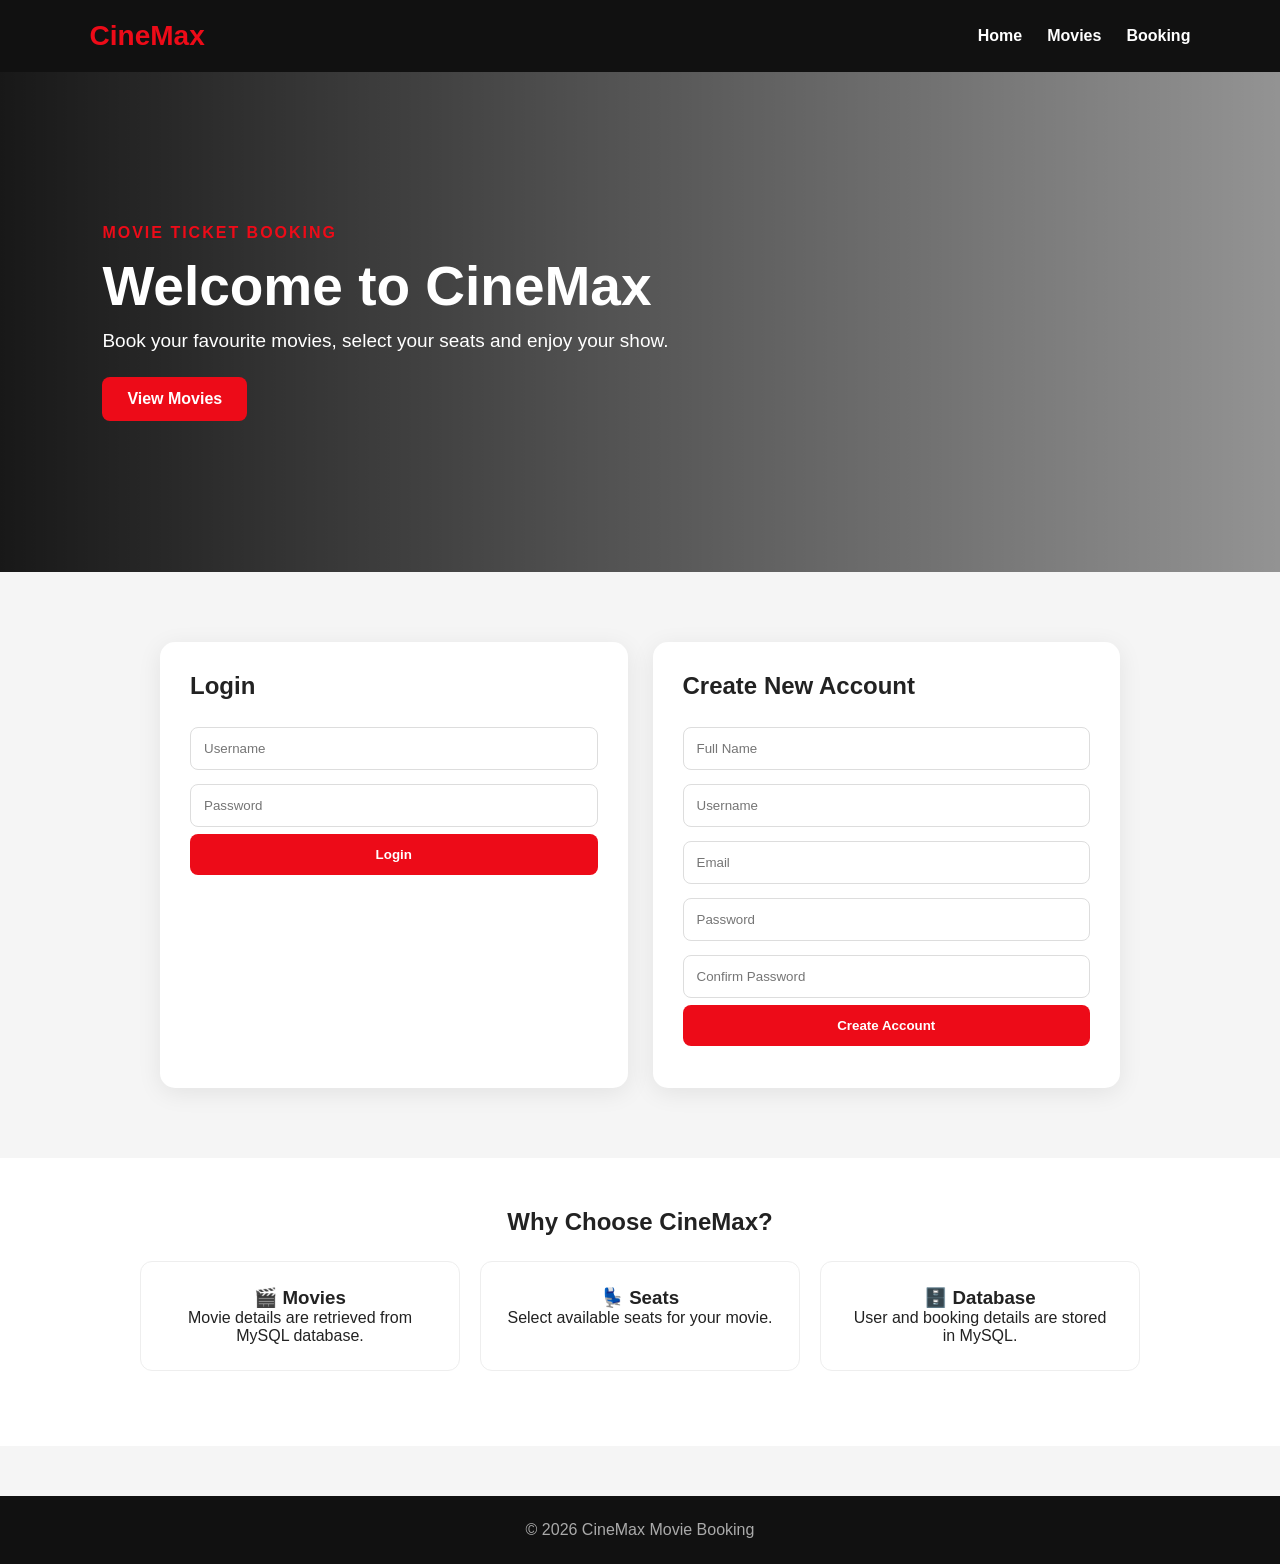
==== commit 4329863d: "Add files via upload" ====
--- a/index.html
+++ b/index.html
@@ -3,9 +3,7 @@
 
 <head>
     <meta charset="UTF-8">
-
-    <meta name="viewport"
-          content="width=device-width, initial-scale=1.0">
+    <meta name="viewport" content="width=device-width, initial-scale=1.0">
 
     <title>CineMax - Home</title>
 
@@ -16,35 +14,36 @@
 
 <header>
 
-    <div class="logo">🎬 CineMax</div>
+    <div class="logo">CineMax</div>
 
     <nav>
         <a href="index.html">Home</a>
         <a href="movies.html">Movies</a>
         <a href="booking.html">Booking</a>
-        <button id="logoutBtn" onclick="logoutUser()">Logout</button>
     </nav>
 
 </header>
 
 
-<!-- HERO -->
-
 <section class="hero">
 
     <div class="hero-content">
 
-        <p class="small-title">WELCOME TO CINEMAX</p>
-
-        <h1>Movie Night Starts Here</h1>
+        <span class="tag">
+            MOVIE TICKET BOOKING
+        </span>
+
+        <h1>
+            Welcome to CineMax
+        </h1>
 
         <p>
-            Book your favourite movie, choose your seats
-            and enjoy a great cinema experience.
+            Book your favourite movies,
+            select your seats and enjoy your show.
         </p>
 
-        <a href="movies.html" class="main-btn">
-            Explore Movies
+        <a href="movies.html" class="btn">
+            View Movies
         </a>
 
     </div>
@@ -52,166 +51,144 @@
 </section>
 
 
-<!-- LOGIN SECTION -->
-
-<section class="login-section">
+<section class="auth-section">
 
     <!-- LOGIN -->
 
-    <div class="login-box">
+    <div class="card">
 
         <h2>Login</h2>
 
-        <p class="box-text">
-            Login to book your movie tickets.
-        </p>
-
-        <form onsubmit="loginUser(event)">
+        <form id="loginForm" method="post">
 
             <input
                 type="text"
-                id="loginUsername"
+                name="username"
                 placeholder="Username"
                 required
             >
 
             <input
                 type="password"
-                id="loginPassword"
+                name="password"
                 placeholder="Password"
                 required
             >
 
-            <button type="submit" class="main-btn full-btn">
+            <button
+                type="submit"
+                class="btn full">
+
                 Login
+
             </button>
 
-            <p id="loginMessage"></p>
-
         </form>
 
-        <button
-            class="create-btn"
-            onclick="showRegister()"
-        >
-            Create New Account
-        </button>
+        <p id="loginMsg" class="message"></p>
 
     </div>
 
 
     <!-- REGISTER -->
 
-    <div
-        class="login-box register-box"
-        id="registerBox"
-    >
-
-        <h2>Create Account</h2>
-
-        <p class="box-text">
-            Create your CineMax account.
-        </p>
-
-        <form onsubmit="registerUser(event)">
+    <div class="card">
+
+        <h2>Create New Account</h2>
+
+        <form id="registerForm" method="post">
 
             <input
                 type="text"
-                id="registerName"
+                name="name"
                 placeholder="Full Name"
                 required
             >
 
             <input
                 type="text"
-                id="registerUsername"
+                name="username"
                 placeholder="Username"
                 required
             >
 
             <input
                 type="email"
-                id="registerEmail"
+                name="email"
                 placeholder="Email"
                 required
             >
 
             <input
                 type="password"
-                id="registerPassword"
+                name="password"
                 placeholder="Password"
+                minlength="6"
                 required
             >
 
             <input
                 type="password"
-                id="confirmPassword"
+                name="confirmPassword"
                 placeholder="Confirm Password"
-                required
-            >
-
-            <button type="submit" class="main-btn full-btn">
+                minlength="6"
+                required
+            >
+
+            <button
+                type="submit"
+                class="btn full">
+
                 Create Account
+
             </button>
 
-            <p id="registerMessage"></p>
-
         </form>
 
+        <p id="registerMsg" class="message"></p>
+
     </div>
 
 </section>
 
 
-<!-- FEATURES -->
-
 <section class="features">
 
-    <p class="section-small-title">
-        WHY CINEMAX?
-    </p>
-
-    <h2>Everything You Need for Movie Booking</h2>
-
-    <div class="feature-container">
-
-        <div class="feature-card">
-
-            <div class="feature-icon">🎟️</div>
-
-            <h3>Easy Booking</h3>
+    <h2>Why Choose CineMax?</h2>
+
+    <div class="feature-grid">
+
+        <div class="feature">
+
+            <h3>🎬 Movies</h3>
 
             <p>
-                Book your favourite movies quickly
-                and easily.
+                Movie details are retrieved
+                from MySQL database.
             </p>
 
         </div>
 
 
-        <div class="feature-card">
-
-            <div class="feature-icon">🪑</div>
-
-            <h3>Choose Your Seat</h3>
+        <div class="feature">
+
+            <h3>💺 Seats</h3>
 
             <p>
-                Select the available seats you
-                want before booking.
+                Select available seats
+                for your movie.
             </p>
 
         </div>
 
 
-        <div class="feature-card">
-
-            <div class="feature-icon">🔒</div>
-
-            <h3>Simple & Secure</h3>
+        <div class="feature">
+
+            <h3>🗄️ Database</h3>
 
             <p>
-                Login validation keeps your
-                booking process simple.
+                User and booking details
+                are stored in MySQL.
             </p>
 
         </div>
@@ -222,16 +199,11 @@
 
 
 <footer>
-
-    <p>
-        © 2026 CineMax Movie Booking System
-    </p>
-
+    © 2026 CineMax Movie Booking
 </footer>
 
 
 <script src="script.js"></script>
 
 </body>
-
 </html>
--- a/style.css
+++ b/style.css
@@ -4,1059 +4,473 @@
     padding: 0;
 }
 
-
 body {
     font-family: Arial, sans-serif;
-
-    background: #f5f5f7;
-
-    color: #171717;
-
-    line-height: 1.5;
-}
-
-
-/* =========================
-   HEADER
-========================= */
+    background: #f5f5f5;
+    color: #222;
+}
+
+
+/* HEADER */
 
 header {
     background: #111;
-
-    color: white;
-
-    padding: 17px 7%;
-
-    display: flex;
-
+    color: white;
+
+    padding: 20px 7%;
+
+    display: flex;
     justify-content: space-between;
-
     align-items: center;
-
-    position: sticky;
-
-    top: 0;
-
-    z-index: 1000;
-}
-
+}
 
 .logo {
-    font-size: 25px;
-
-    font-weight: bold;
-}
-
+    font-size: 28px;
+    font-weight: bold;
+    color: #ed0b18;
+}
 
 nav {
     display: flex;
-
+    gap: 25px;
+}
+
+nav a {
+    color: white;
+    text-decoration: none;
+    font-weight: bold;
+}
+
+nav a:hover {
+    color: #ed0b18;
+}
+
+
+/* HERO */
+
+.hero {
+    min-height: 500px;
+
+    display: flex;
     align-items: center;
 
-    gap: 24px;
-}
-
-
-nav a {
-    color: white;
-
-    text-decoration: none;
-
-    font-weight: bold;
-
-    font-size: 15px;
-}
-
-
-nav a:hover {
-    color: #e50914;
-}
-
-
-#logoutBtn {
-    border: none;
-
-    background: #e50914;
-
-    color: white;
-
-    padding: 8px 15px;
-
-    border-radius: 5px;
-
-    cursor: pointer;
-
-    font-weight: bold;
-}
-
-
-#logoutBtn:hover {
-    background: #b20710;
-}
-
-
-/* =========================
-   BUTTON
-========================= */
-
-.main-btn {
-    display: inline-block;
-
-    background: #e50914;
-
-    color: white;
-
-    border: none;
-
-    border-radius: 7px;
-
-    padding: 12px 20px;
-
-    text-decoration: none;
-
-    cursor: pointer;
-
-    font-weight: bold;
-
-    transition: 0.2s;
-}
-
-
-.main-btn:hover {
-    background: #b20710;
-
-    transform: translateY(-1px);
-}
-
-
-.full-btn {
-    width: 100%;
-}
-
-
-/* =========================
-   HERO
-========================= */
-
-.hero {
-    min-height: 510px;
-
-    display: flex;
-
-    align-items: center;
-
-    padding: 60px 8%;
+    padding: 70px 8%;
+
+    color: white;
 
     background:
         linear-gradient(
             90deg,
-            rgba(0,0,0,0.85),
-            rgba(0,0,0,0.35)
+            rgba(0,0,0,.9),
+            rgba(0,0,0,.4)
         ),
-        url("images/avengers.jpg");
-
-    background-size: cover;
-
-    background-position: center;
-
-    color: white;
-}
-
+        url("images/avengers.jpg")
+        center / cover;
+}
 
 .hero-content {
     max-width: 650px;
 }
 
-
-.small-title,
-.section-small-title {
-    color: #e50914;
-
-    font-weight: bold;
-
+.hero h1 {
+    font-size: 55px;
+    margin: 12px 0;
+}
+
+.hero p {
+    font-size: 19px;
+    margin-bottom: 25px;
+}
+
+
+/* COMMON */
+
+.tag {
+    color: #ed0b18;
+    font-weight: bold;
     letter-spacing: 2px;
-
-    font-size: 13px;
-
-    margin-bottom: 10px;
-}
-
-
-.hero h1 {
-    font-size: 52px;
-
-    line-height: 1.1;
-
+}
+
+.btn {
+    display: inline-block;
+
+    background: #ed0b18;
+    color: white;
+
+    border: none;
+    border-radius: 8px;
+
+    padding: 13px 25px;
+
+    font-weight: bold;
+    text-decoration: none;
+
+    cursor: pointer;
+}
+
+.btn:hover {
+    background: #c70712;
+}
+
+.full {
+    width: 100%;
+}
+
+
+/* CARD */
+
+.card {
+    background: white;
+
+    padding: 30px;
+
+    border-radius: 15px;
+
+    box-shadow:
+        0 5px 25px rgba(0,0,0,.08);
+}
+
+.card h2 {
     margin-bottom: 20px;
 }
 
 
-.hero p:not(.small-title) {
-    font-size: 18px;
-
-    color: #eee;
-
-    margin-bottom: 28px;
-
-    max-width: 550px;
-}
-
-
-/* =========================
-   LOGIN
-========================= */
-
-.login-section {
-    padding: 65px 20px;
-
-    display: flex;
-
-    justify-content: center;
-
-    align-items: flex-start;
-
-    gap: 30px;
-
-    flex-wrap: wrap;
-}
-
-
-.login-box {
-    width: 380px;
-
-    background: white;
-
-    padding: 32px;
-
-    border-radius: 14px;
-
-    box-shadow: 0 8px 30px rgba(0,0,0,0.09);
-
-    text-align: center;
-}
-
-
-.login-box h2 {
-    font-size: 28px;
-
-    margin-bottom: 5px;
-}
-
-
-.box-text {
-    color: #777;
-
-    font-size: 14px;
-
-    margin-bottom: 22px;
-}
-
-
-.login-box input {
+/* AUTH */
+
+.auth-section {
+    max-width: 1000px;
+
+    margin: 50px auto;
+
+    padding: 20px;
+
+    display: grid;
+
+    grid-template-columns: 1fr 1fr;
+
+    gap: 25px;
+}
+
+.card input,
+.card select {
     width: 100%;
 
     padding: 13px;
 
-    margin-bottom: 14px;
-
-    border: 1px solid #d5d5d5;
-
-    border-radius: 7px;
-
-    font-size: 15px;
-
-    outline: none;
-}
-
-
-.login-box input:focus,
-.booking-box select:focus,
-.booking-box input:focus {
-    border-color: #e50914;
-
-    box-shadow: 0 0 0 2px rgba(229,9,20,0.08);
-}
-
-
-.create-btn {
-    border: none;
-
-    background: none;
-
-    color: #e50914;
-
-    font-weight: bold;
-
-    margin-top: 17px;
-
-    cursor: pointer;
-}
-
-
-.register-box {
-    display: none;
-}
-
-
-#loginMessage,
-#registerMessage {
+    margin: 7px 0;
+
+    border: 1px solid #ddd;
+
+    border-radius: 8px;
+}
+
+.message {
     margin-top: 12px;
 
     font-weight: bold;
-
-    font-size: 14px;
-}
-
-
-/* =========================
-   FEATURES
-========================= */
+}
+
+.success {
+    color: green;
+}
+
+.error {
+    color: red;
+}
+
+
+/* FEATURES */
 
 .features {
     background: white;
 
-    padding: 65px 7%;
+    padding: 50px 7%;
 
     text-align: center;
 }
 
-
-.features h2 {
-    font-size: 32px;
-
-    margin-bottom: 35px;
-}
-
-
-.feature-container {
-    display: flex;
-
-    justify-content: center;
+.feature-grid {
+    max-width: 1000px;
+
+    margin: 25px auto;
+
+    display: grid;
+
+    grid-template-columns:
+        repeat(3, 1fr);
+
+    gap: 20px;
+}
+
+.feature {
+    border: 1px solid #eee;
+
+    padding: 25px;
+
+    border-radius: 12px;
+}
+
+
+/* PAGE TITLE */
+
+.page-title {
+    text-align: center;
+
+    padding: 60px 20px 30px;
+}
+
+.page-title h1 {
+    font-size: 42px;
+
+    margin: 10px;
+}
+
+
+/* MOVIES */
+
+.movie-grid {
+    max-width: 1100px;
+
+    margin: auto;
+
+    padding: 20px;
+
+    display: grid;
+
+    grid-template-columns:
+        repeat(3, 1fr);
 
     gap: 25px;
-
-    flex-wrap: wrap;
-}
-
-
-.feature-card {
-    width: 280px;
-
-    background: #f6f6f6;
-
-    padding: 30px 25px;
-
-    border-radius: 12px;
-
-    transition: 0.2s;
-}
-
-
-.feature-card:hover {
-    transform: translateY(-5px);
-}
-
-
-.feature-icon {
-    font-size: 35px;
-
-    margin-bottom: 10px;
-}
-
-
-.feature-card h3 {
-    margin-bottom: 8px;
-}
-
-
-.feature-card p {
-    color: #666;
-
-    font-size: 14px;
-}
-
-
-/* =========================
-   PAGE HEADING
-========================= */
-
-.page-heading {
-    text-align: center;
-
-    padding: 65px 20px 35px;
-}
-
-
-.page-heading h1 {
-    font-size: 40px;
-
-    margin-bottom: 8px;
-}
-
-
-.page-heading > p:last-child {
-    color: #777;
-}
-
-
-/* =========================
-   MOVIES
-========================= */
-
-.movies-container {
-    padding: 20px 7% 70px;
-
-    display: grid;
-
-    grid-template-columns:
-        repeat(auto-fit, minmax(280px, 1fr));
-
-    gap: 30px;
-}
-
+}
 
 .movie-card {
     background: white;
 
-    border-radius: 13px;
+    border-radius: 15px;
 
     overflow: hidden;
 
-    box-shadow: 0 6px 25px rgba(0,0,0,0.08);
-
-    transition: 0.25s;
-}
-
-
-.movie-card:hover {
-    transform: translateY(-7px);
-
-    box-shadow: 0 12px 30px rgba(0,0,0,0.13);
-}
-
-
-.poster-box {
+    box-shadow:
+        0 5px 20px rgba(0,0,0,.08);
+}
+
+.movie-card img {
+    width: 100%;
+
     height: 390px;
 
-    position: relative;
-}
-
-
-.poster-box img {
+    object-fit: cover;
+}
+
+.movie-info {
+    padding: 20px;
+}
+
+.movie-info h2 {
+    margin-bottom: 10px;
+}
+
+.price {
+    color: #ed0b18;
+
+    font-size: 20px;
+
+    font-weight: bold;
+
+    margin-bottom: 15px;
+}
+
+
+/* BOOKING */
+
+.booking-container {
+    max-width: 1050px;
+
+    margin: auto;
+
+    padding: 20px;
+
+    display: grid;
+
+    grid-template-columns: 1fr 1fr;
+
+    gap: 25px;
+}
+
+.booking-container label {
+    display: block;
+
+    font-weight: bold;
+
+    margin-top: 10px;
+}
+
+.price-box {
+    background: #f1f1f1;
+
+    padding: 15px;
+
+    margin-top: 15px;
+
+    border-radius: 8px;
+
+    font-weight: bold;
+}
+
+
+/* SCREEN */
+
+.screen {
+    background: #333;
+
+    color: white;
+
+    text-align: center;
+
+    padding: 10px;
+
+    border-radius:
+        50% 50% 10px 10px;
+
+    margin-bottom: 20px;
+}
+
+.legend {
+    display: flex;
+
+    justify-content: center;
+
+    gap: 15px;
+
+    margin-bottom: 20px;
+
+    flex-wrap: wrap;
+}
+
+
+/* SEATS */
+
+.seat-map {
+    overflow-x: auto;
+}
+
+.seat-row {
+    display: flex;
+
+    justify-content: center;
+
+    gap: 5px;
+
+    margin: 7px;
+
+    min-width: 500px;
+}
+
+.seat {
+    width: 35px;
+
+    height: 32px;
+
+    border: 1px solid #aaa;
+
+    border-radius: 5px;
+
+    background: white;
+
+    cursor: pointer;
+}
+
+.seat.selected {
+    background: #ed0b18;
+
+    color: white;
+}
+
+.seat.booked {
+    background: #555;
+
+    color: white;
+
+    cursor: not-allowed;
+}
+
+
+/* CONFIRMATION */
+
+.confirmation {
+    min-height: 70vh;
+
+    padding: 60px 20px;
+
+    display: flex;
+
+    justify-content: center;
+
+    align-items: center;
+
+    text-align: center;
+}
+
+.confirmation .card {
+    max-width: 650px;
+
     width: 100%;
-
-    height: 100%;
-
-    object-fit: cover;
-}
-
-
-.movie-tag {
-    position: absolute;
-
-    top: 15px;
-
-    left: 15px;
-
-    background: #e50914;
-
-    color: white;
-
-    padding: 5px 10px;
-
-    border-radius: 5px;
-
-    font-size: 11px;
-
-    font-weight: bold;
-}
-
-
-.movie-info {
-    padding: 22px;
-}
-
-
-.movie-info h2 {
-    font-size: 21px;
-
-    margin-bottom: 8px;
-}
-
-
-.movie-info p {
-    color: #777;
-
-    font-size: 14px;
-
-    min-height: 45px;
-
-    margin-bottom: 15px;
-}
-
-
-.movie-bottom {
-    display: flex;
-
-    justify-content: space-between;
-
-    align-items: center;
-}
-
-
-.movie-bottom strong {
-    color: #e50914;
-
-    font-size: 20px;
-}
-
-
-/* =========================
-   BOOKING
-========================= */
-
-.booking-page {
-    padding: 50px 20px 70px;
-}
-
-
-.booking-box {
-    max-width: 760px;
-
-    margin: auto;
-
-    background: white;
-
-    padding: 35px;
-
-    border-radius: 14px;
-
-    box-shadow: 0 8px 30px rgba(0,0,0,0.09);
-}
-
-
-.booking-title {
-    text-align: center;
-
-    margin-bottom: 30px;
-}
-
-
-.booking-title h1 {
-    font-size: 34px;
-}
-
-
-.booking-box label {
-    display: block;
-
-    font-weight: bold;
-
-    margin-top: 18px;
-
-    margin-bottom: 8px;
-}
-
-
-.booking-box select,
-.booking-box input {
-    width: 100%;
-
-    padding: 13px;
-
-    border: 1px solid #d5d5d5;
-
-    border-radius: 8px;
-
-    background: white;
-
-    font-size: 16px;
-
-    outline: none;
-}
-
-
-.booking-box small {
-    display: block;
-
-    color: #888;
-
-    margin-top: 7px;
-
-    font-size: 13px;
-}
-
-
-/* =========================
-   PRICE
-========================= */
-
-.price-box {
-    margin-top: 25px;
-
-    padding: 18px;
-
-    background: #f6f6f6;
-
-    border-radius: 9px;
-
-    display: flex;
-
-    justify-content: space-between;
-
-    gap: 20px;
-}
-
-
-.price-box div {
-    flex: 1;
-
-    display: flex;
-
-    justify-content: space-between;
-
-    align-items: center;
-}
-
-
-.price-box strong {
-    color: #e50914;
-
-    font-size: 19px;
-}
-
-
-/* =========================
-   SCREEN
-========================= */
-
-.screen-area {
-    text-align: center;
-
-    margin-top: 35px;
-}
-
-
-.screen {
-    width: 75%;
-
-    margin: auto;
-
-    padding: 11px;
-
-    background: #222;
-
-    color: white;
-
-    border-radius: 50%;
-
-    box-shadow: 0 7px 15px #ccc;
-
-    font-weight: bold;
-
-    letter-spacing: 2px;
-}
-
-
-.screen-area p {
-    color: #999;
-
-    font-size: 12px;
-
-    margin-top: 8px;
-}
-
-
-/* =========================
-   SEATS
-========================= */
-
-.seat-heading {
-    text-align: center;
-
-    margin-top: 35px;
-
-    margin-bottom: 18px;
-}
-
-
-.seat-info {
-    display: flex;
-
-    justify-content: center;
-
-    gap: 25px;
-
-    margin-bottom: 25px;
-
-    flex-wrap: wrap;
-}
-
-
-.seat-info span {
-    display: flex;
-
-    align-items: center;
-
-    gap: 7px;
-
-    font-size: 13px;
-}
-
-
-.seat-info i {
-    width: 17px;
-
-    height: 17px;
-
-    border-radius: 4px;
-
-    display: inline-block;
-}
-
-
-.available-box {
-    background: #55565b;
-}
-
-
-.selected-box {
-    background: #e50914;
-}
-
-
-.booked-box {
-    background: #222;
-}
-
-
-.seat-container {
-    overflow-x: auto;
-
-    padding: 5px;
-}
-
-
-.seat-row {
-    display: flex;
-
-    justify-content: center;
-
-    align-items: center;
-
-    gap: 6px;
-
-    margin-bottom: 9px;
-
-    min-width: 650px;
-}
-
-
-.row-name {
-    width: 25px;
-
-    font-weight: bold;
-}
-
-
-.seat {
-    width: 39px;
-
-    height: 34px;
-
-    border: none;
-
-    border-radius: 5px;
-
-    background: #55565b;
-
-    color: white;
-
-    font-size: 10px;
-
-    cursor: pointer;
-}
-
-
-.seat:hover {
-    background: #777;
-}
-
-
-.seat.selected-seat {
-    background: #e50914;
-}
-
-
-.seat.booked-seat {
-    background: #222;
-
-    opacity: 0.5;
-
-    cursor: not-allowed;
-}
-
-
-.seat-message {
-    text-align: center;
-
-    color: #e50914;
-
-    font-weight: bold;
-
-    margin-top: 15px;
-}
-
-
-.confirm-btn {
-    width: 100%;
-
-    margin-top: 25px;
-
-    padding: 15px;
-
-    border: none;
-
-    border-radius: 8px;
-
-    background: #e50914;
-
-    color: white;
-
-    font-size: 17px;
-
-    font-weight: bold;
-
-    cursor: pointer;
-}
-
-
-.confirm-btn:hover {
-    background: #b20710;
-}
-
-
-/* =========================
-   CONFIRMATION
-========================= */
-
-.confirmation-page {
-    min-height: 75vh;
-
-    padding: 60px 20px;
-
-    display: flex;
-
-    justify-content: center;
-
-    align-items: center;
-}
-
-
-.confirmation-box {
-    width: 530px;
-
-    max-width: 100%;
-
-    background: white;
-
-    padding: 35px;
-
-    text-align: center;
-
-    border-radius: 14px;
-
-    box-shadow: 0 8px 30px rgba(0,0,0,0.09);
-}
-
+}
 
 .success-icon {
-    width: 65px;
-
-    height: 65px;
-
-    margin: auto auto 18px;
-
-    display: flex;
-
-    justify-content: center;
-
-    align-items: center;
-
-    border-radius: 50%;
-
-    background: #2ecc71;
-
-    color: white;
-
-    font-size: 35px;
-
-    font-weight: bold;
-}
-
-
-.confirmation-box h1 {
-    margin-bottom: 8px;
-}
-
-
-.confirmation-box > p {
-    color: #777;
-}
-
-
-.ticket-card {
-    background: #f6f6f6;
-
-    padding: 20px;
-
-    border-radius: 9px;
+    font-size: 50px;
+
+    color: green;
+
+    margin-bottom: 10px;
+}
+
+.details {
+    text-align: left;
 
     margin: 25px 0;
-
-    text-align: left;
-}
-
-
-.ticket-row {
-    display: flex;
-
-    justify-content: space-between;
-
-    gap: 20px;
-
-    padding: 10px 0;
-
-    border-bottom: 1px solid #ddd;
-}
-
-
-.ticket-row:last-child {
-    border-bottom: none;
-}
-
-
-.ticket-row span {
-    color: #777;
-}
-
-
-.total-row strong {
-    color: #e50914;
-
-    font-size: 20px;
-}
-
-
-.confirmation-buttons {
-    display: flex;
-
-    flex-direction: column;
-
-    align-items: center;
-
-    gap: 15px;
-}
-
-
-.home-link {
-    color: #e50914;
-
-    text-decoration: none;
-
-    font-weight: bold;
-}
-
-
-/* =========================
-   FOOTER
-========================= */
+}
+
+.details p {
+    padding: 12px;
+
+    border-bottom: 1px solid #eee;
+}
+
+
+/* FOOTER */
 
 footer {
     background: #111;
 
-    color: white;
+    color: #aaa;
 
     text-align: center;
 
-    padding: 20px;
-
-    font-size: 14px;
-}
-
-
-/* =========================
-   MOBILE
-========================= */
-
-@media(max-width:700px) {
+    padding: 25px;
+
+    margin-top: 50px;
+}
+
+
+/* MOBILE */
+
+@media (max-width: 800px) {
+
+    .auth-section,
+    .movie-grid,
+    .booking-container,
+    .feature-grid {
+        grid-template-columns: 1fr;
+    }
+
+    .hero h1 {
+        font-size: 40px;
+    }
 
     header {
         flex-direction: column;
 
         gap: 15px;
-
-        padding: 15px;
     }
-
-
-    nav {
-        gap: 12px;
-
-        flex-wrap: wrap;
-
-        justify-content: center;
-    }
-
-
-    nav a {
-        font-size: 13px;
-    }
-
-
-    .hero {
-        min-height: 450px;
-
-        padding: 35px 25px;
-    }
-
-
-    .hero h1 {
-        font-size: 38px;
-    }
-
-
-    .login-box {
-        width: 100%;
-
-        max-width: 380px;
-    }
-
-
-    .booking-box {
-        padding: 22px;
-    }
-
-
-    .price-box {
-        flex-direction: column;
-    }
-
-
-    .seat {
-        width: 32px;
-
-        height: 31px;
-    }
-
-
-    .seat-row {
-        gap: 4px;
-    }
-
-
-    .poster-box {
-        height: 350px;
-    }
-
 }
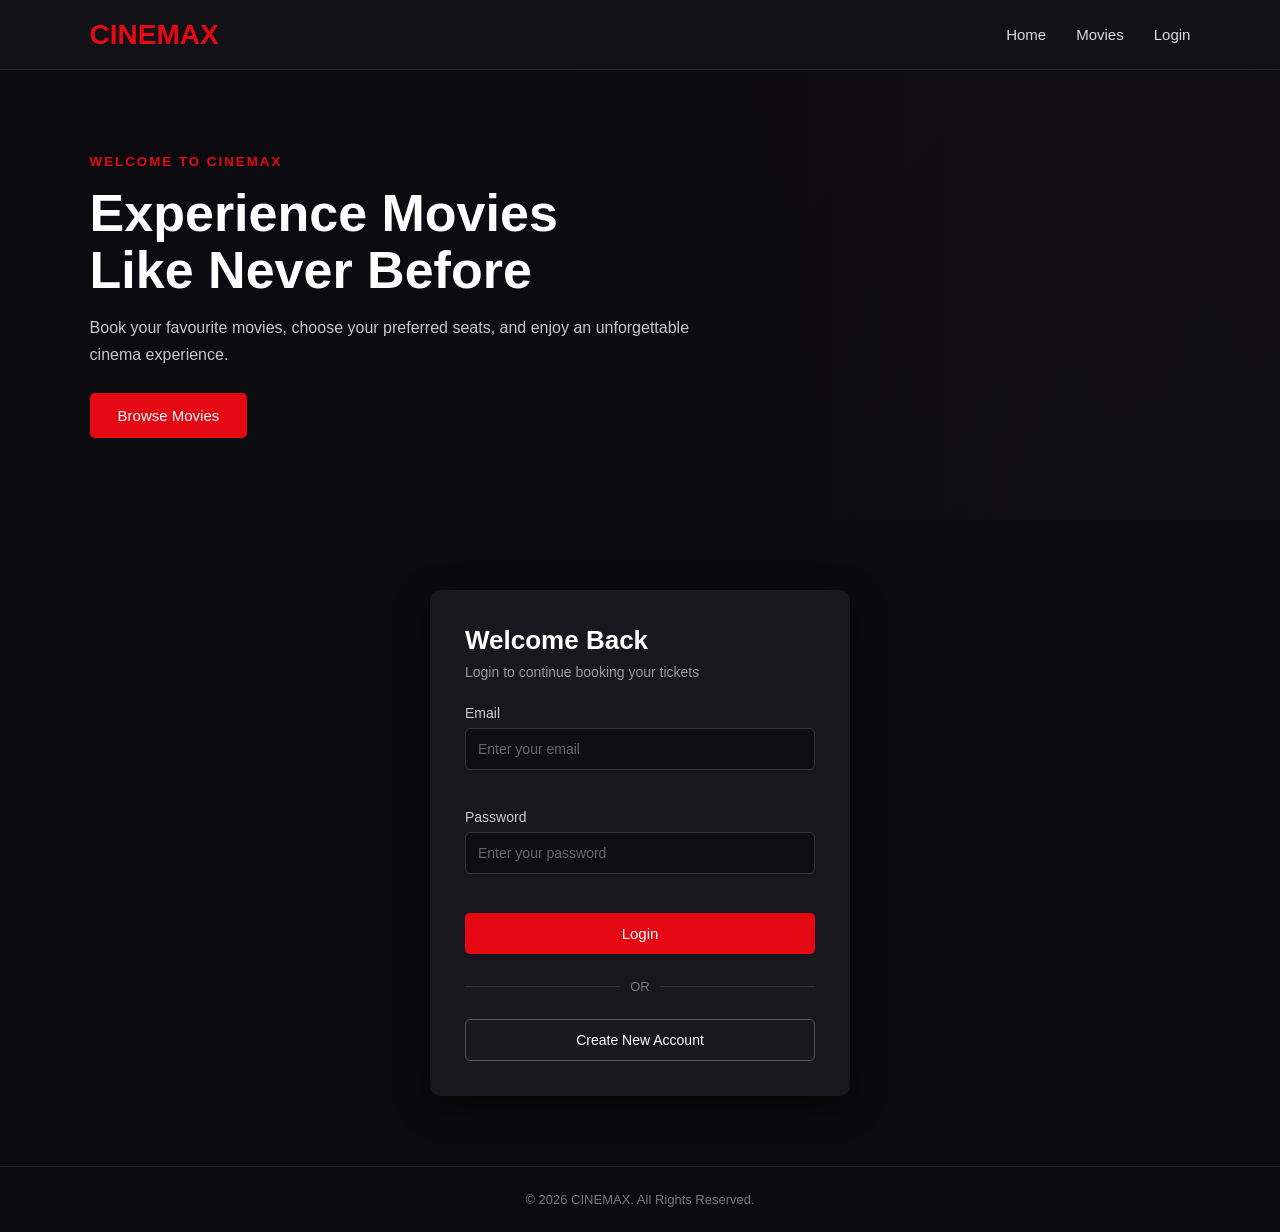
==== commit ccb5053e: "Add files via upload" ====
--- a/index.html
+++ b/index.html
@@ -5,205 +5,595 @@
     <meta charset="UTF-8">
     <meta name="viewport" content="width=device-width, initial-scale=1.0">
 
-    <title>CineMax - Home</title>
+    <title>Cinemax - Movie Booking</title>
 
     <link rel="stylesheet" href="style.css">
 </head>
 
 <body>
 
-<header>
-
-    <div class="logo">CineMax</div>
-
-    <nav>
-        <a href="index.html">Home</a>
-        <a href="movies.html">Movies</a>
-        <a href="booking.html">Booking</a>
+    <!-- =========================
+         NAVIGATION
+    ========================== -->
+
+    <nav class="navbar">
+
+        <div class="logo">
+            CINEMAX
+        </div>
+
+        <div class="nav-links">
+
+            <a href="index.html">
+                Home
+            </a>
+
+            <a href="movies.html">
+                Movies
+            </a>
+
+            <a href="#login">
+                Login
+            </a>
+
+        </div>
+
     </nav>
 
-</header>
-
-
-<section class="hero">
-
-    <div class="hero-content">
-
-        <span class="tag">
-            MOVIE TICKET BOOKING
-        </span>
-
-        <h1>
-            Welcome to CineMax
-        </h1>
+
+    <!-- =========================
+         HERO SECTION
+    ========================== -->
+
+    <section class="hero">
+
+        <div class="hero-content">
+
+            <small>
+                WELCOME TO CINEMAX
+            </small>
+
+            <h1>
+                Experience Movies
+                <br>
+                Like Never Before
+            </h1>
+
+            <p>
+                Book your favourite movies, choose your
+                preferred seats, and enjoy an unforgettable
+                cinema experience.
+            </p>
+
+            <a href="movies.html">
+
+                <button class="hero-button">
+                    Browse Movies
+                </button>
+
+            </a>
+
+        </div>
+
+    </section>
+
+
+    <!-- =========================
+         LOGIN SECTION
+    ========================== -->
+
+    <section class="login-section" id="login">
+
+        <div class="login-card">
+
+            <h2>
+                Welcome Back
+            </h2>
+
+            <p class="subtitle">
+                Login to continue booking your tickets
+            </p>
+
+
+            <!-- LOGIN FORM -->
+
+            <form id="loginForm" action="login.php" method="POST">
+
+                <!-- EMAIL -->
+
+                <div class="input-group">
+
+                    <label for="login-email">
+                        Email
+                    </label>
+
+                    <input
+                        type="email"
+                        id="login-email"
+                        name="email"
+                        placeholder="Enter your email"
+                        required
+                    >
+
+                    <small
+                        id="loginEmailError"
+                        class="error-message">
+                    </small>
+
+                </div>
+
+
+                <!-- PASSWORD -->
+
+                <div class="input-group">
+
+                    <label for="login-password">
+                        Password
+                    </label>
+
+                    <input
+                        type="password"
+                        id="login-password"
+                        name="password"
+                        placeholder="Enter your password"
+                        required
+                    >
+
+                    <small
+                        id="loginPasswordError"
+                        class="error-message">
+                    </small>
+
+                </div>
+
+
+                <button
+                    type="submit"
+                    class="login-button">
+
+                    Login
+
+                </button>
+
+            </form>
+
+
+            <!-- DIVIDER -->
+
+            <div class="divider">
+
+                <span>
+                    OR
+                </span>
+
+            </div>
+
+
+            <!-- REGISTER BUTTON -->
+
+            <button
+                type="button"
+                class="register-button"
+                onclick="showRegister()">
+
+                Create New Account
+
+            </button>
+
+
+            <!-- =========================
+                 REGISTER FORM
+            ========================== -->
+
+            <div
+                id="register-box"
+                class="register-box">
+
+                <h3>
+                    Create Account
+                </h3>
+
+
+                <form
+                    id="registerForm"
+                    action="register.php"
+                    method="POST">
+
+
+                    <!-- NAME -->
+
+                    <div class="input-group">
+
+                        <label for="name">
+                            Full Name
+                        </label>
+
+                        <input
+                            type="text"
+                            id="name"
+                            name="name"
+                            placeholder="Enter your name"
+                            required
+                        >
+
+                        <small
+                            id="nameError"
+                            class="error-message">
+                        </small>
+
+                    </div>
+
+
+                    <!-- EMAIL -->
+
+                    <div class="input-group">
+
+                        <label for="register-email">
+                            Email
+                        </label>
+
+                        <input
+                            type="email"
+                            id="register-email"
+                            name="email"
+                            placeholder="Enter your email"
+                            required
+                        >
+
+                        <small
+                            id="registerEmailError"
+                            class="error-message">
+                        </small>
+
+                    </div>
+
+
+                    <!-- PASSWORD -->
+
+                    <div class="input-group">
+
+                        <label for="register-password">
+                            Password
+                        </label>
+
+                        <input
+                            type="password"
+                            id="register-password"
+                            name="password"
+                            placeholder="Create a password"
+                            required
+                        >
+
+                        <small
+                            id="registerPasswordError"
+                            class="error-message">
+                        </small>
+
+                    </div>
+
+
+                    <button
+                        type="submit"
+                        class="login-button">
+
+                        Create Account
+
+                    </button>
+
+                </form>
+
+            </div>
+
+        </div>
+
+    </section>
+
+
+    <!-- =========================
+         FOOTER
+    ========================== -->
+
+    <footer>
 
         <p>
-            Book your favourite movies,
-            select your seats and enjoy your show.
+            © 2026 CINEMAX.
+            All Rights Reserved.
         </p>
 
-        <a href="movies.html" class="btn">
-            View Movies
-        </a>
-
-    </div>
-
-</section>
-
-
-<section class="auth-section">
-
-    <!-- LOGIN -->
-
-    <div class="card">
-
-        <h2>Login</h2>
-
-        <form id="loginForm" method="post">
-
-            <input
-                type="text"
-                name="username"
-                placeholder="Username"
-                required
-            >
-
-            <input
-                type="password"
-                name="password"
-                placeholder="Password"
-                required
-            >
-
-            <button
-                type="submit"
-                class="btn full">
-
-                Login
-
-            </button>
-
-        </form>
-
-        <p id="loginMsg" class="message"></p>
-
-    </div>
-
-
-    <!-- REGISTER -->
-
-    <div class="card">
-
-        <h2>Create New Account</h2>
-
-        <form id="registerForm" method="post">
-
-            <input
-                type="text"
-                name="name"
-                placeholder="Full Name"
-                required
-            >
-
-            <input
-                type="text"
-                name="username"
-                placeholder="Username"
-                required
-            >
-
-            <input
-                type="email"
-                name="email"
-                placeholder="Email"
-                required
-            >
-
-            <input
-                type="password"
-                name="password"
-                placeholder="Password"
-                minlength="6"
-                required
-            >
-
-            <input
-                type="password"
-                name="confirmPassword"
-                placeholder="Confirm Password"
-                minlength="6"
-                required
-            >
-
-            <button
-                type="submit"
-                class="btn full">
-
-                Create Account
-
-            </button>
-
-        </form>
-
-        <p id="registerMsg" class="message"></p>
-
-    </div>
-
-</section>
-
-
-<section class="features">
-
-    <h2>Why Choose CineMax?</h2>
-
-    <div class="feature-grid">
-
-        <div class="feature">
-
-            <h3>🎬 Movies</h3>
-
-            <p>
-                Movie details are retrieved
-                from MySQL database.
-            </p>
-
-        </div>
-
-
-        <div class="feature">
-
-            <h3>💺 Seats</h3>
-
-            <p>
-                Select available seats
-                for your movie.
-            </p>
-
-        </div>
-
-
-        <div class="feature">
-
-            <h3>🗄️ Database</h3>
-
-            <p>
-                User and booking details
-                are stored in MySQL.
-            </p>
-
-        </div>
-
-    </div>
-
-</section>
-
-
-<footer>
-    © 2026 CineMax Movie Booking
-</footer>
-
-
-<script src="script.js"></script>
+    </footer>
+
+
+    <!-- =========================
+         JAVASCRIPT VALIDATION
+    ========================== -->
+
+    <script>
+
+        // =========================
+        // SHOW REGISTER FORM
+        // =========================
+
+        function showRegister() {
+
+            const registerBox =
+                document.getElementById("register-box");
+
+            if (registerBox.style.display === "block") {
+
+                registerBox.style.display = "none";
+
+            } else {
+
+                registerBox.style.display = "block";
+
+            }
+
+        }
+
+
+        // =========================
+        // NAME VALIDATION
+        // =========================
+
+        function validateName(name) {
+
+            const namePattern =
+                /^[A-Za-z ]+$/;
+
+            return namePattern.test(name);
+
+        }
+
+
+        // =========================
+        // EMAIL VALIDATION
+        // =========================
+
+        function validateEmail(email) {
+
+            const emailPattern =
+                /^[^\s@]+@[^\s@]+\.[^\s@]+$/;
+
+            return emailPattern.test(email);
+
+        }
+
+
+        // =========================
+        // PASSWORD VALIDATION
+        // =========================
+
+        function validatePassword(password) {
+
+            return password.length >= 6;
+
+        }
+
+
+        // =========================
+        // NAME - LIVE VALIDATION
+        // =========================
+
+        document
+            .getElementById("name")
+            .addEventListener(
+                "input",
+                function() {
+
+                    // Allow letters and spaces only
+                    this.value =
+                        this.value.replace(
+                            /[^A-Za-z ]/g,
+                            ""
+                        );
+
+                    const name =
+                        this.value;
+
+                    const error =
+                        document.getElementById(
+                            "nameError"
+                        );
+
+                    if (
+                        name !== "" &&
+                        !validateName(name)
+                    ) {
+
+                        error.textContent =
+                            "Name can contain letters and spaces only.";
+
+                    } else {
+
+                        error.textContent = "";
+
+                    }
+
+                }
+            );
+
+
+        // =========================
+        // REGISTER FORM
+        // =========================
+
+        document
+            .getElementById("registerForm")
+            .addEventListener(
+                "submit",
+                function(event) {
+
+                    const name =
+                        document
+                            .getElementById("name")
+                            .value
+                            .trim();
+
+                    const email =
+                        document
+                            .getElementById("register-email")
+                            .value
+                            .trim();
+
+                    const password =
+                        document
+                            .getElementById("register-password")
+                            .value;
+
+
+                    let valid = true;
+
+
+                    // NAME
+
+                    if (!validateName(name)) {
+
+                        document
+                            .getElementById("nameError")
+                            .textContent =
+                            "Enter a valid name using letters and spaces only.";
+
+                        valid = false;
+
+                    } else {
+
+                        document
+                            .getElementById("nameError")
+                            .textContent = "";
+
+                    }
+
+
+                    // EMAIL
+
+                    if (!validateEmail(email)) {
+
+                        document
+                            .getElementById("registerEmailError")
+                            .textContent =
+                            "Enter a valid email address.";
+
+                        valid = false;
+
+                    } else {
+
+                        document
+                            .getElementById("registerEmailError")
+                            .textContent = "";
+
+                    }
+
+
+                    // PASSWORD
+
+                    if (!validatePassword(password)) {
+
+                        document
+                            .getElementById("registerPasswordError")
+                            .textContent =
+                            "Password must contain at least 6 characters.";
+
+                        valid = false;
+
+                    } else {
+
+                        document
+                            .getElementById("registerPasswordError")
+                            .textContent = "";
+
+                    }
+
+
+                    // STOP FORM IF INVALID
+
+                    if (!valid) {
+
+                        event.preventDefault();
+
+                    }
+
+                }
+            );
+
+
+        // =========================
+        // LOGIN FORM
+        // =========================
+
+        document
+            .getElementById("loginForm")
+            .addEventListener(
+                "submit",
+                function(event) {
+
+                    const email =
+                        document
+                            .getElementById("login-email")
+                            .value
+                            .trim();
+
+                    const password =
+                        document
+                            .getElementById("login-password")
+                            .value;
+
+
+                    let valid = true;
+
+
+                    // EMAIL
+
+                    if (!validateEmail(email)) {
+
+                        document
+                            .getElementById("loginEmailError")
+                            .textContent =
+                            "Enter a valid email address.";
+
+                        valid = false;
+
+                    } else {
+
+                        document
+                            .getElementById("loginEmailError")
+                            .textContent = "";
+
+                    }
+
+
+                    // PASSWORD
+
+                    if (!validatePassword(password)) {
+
+                        document
+                            .getElementById("loginPasswordError")
+                            .textContent =
+                            "Password must contain at least 6 characters.";
+
+                        valid = false;
+
+                    } else {
+
+                        document
+                            .getElementById("loginPasswordError")
+                            .textContent = "";
+
+                    }
+
+
+                    // STOP LOGIN IF INVALID
+
+                    if (!valid) {
+
+                        event.preventDefault();
+
+                    }
+
+                }
+            );
+
+    </script>
 
 </body>
+
 </html>
--- a/style.css
+++ b/style.css
@@ -1,294 +1,1020 @@
 * {
-    box-sizing: border-box;
     margin: 0;
     padding: 0;
+    box-sizing: border-box;
+    font-family: Arial, sans-serif;
 }
 
 body {
-    font-family: Arial, sans-serif;
-    background: #f5f5f5;
-    color: #222;
-}
-
-
-/* HEADER */
-
-header {
-    background: #111;
-    color: white;
-
-    padding: 20px 7%;
-
-    display: flex;
+    background: #0b0b0f;
+    color: white;
+}
+
+
+/* =========================
+   NAVIGATION BAR
+========================= */
+
+.navbar {
+    height: 70px;
+    background: #111116;
+
+    display: flex;
+    align-items: center;
     justify-content: space-between;
-    align-items: center;
+
+    padding: 0 7%;
+
+    border-bottom: 1px solid #25252c;
 }
 
 .logo {
     font-size: 28px;
     font-weight: bold;
-    color: #ed0b18;
-}
-
-nav {
-    display: flex;
-    gap: 25px;
-}
-
-nav a {
-    color: white;
+    color: #e50914;
+}
+
+.nav-links {
+    display: flex;
+    gap: 30px;
+}
+
+.nav-links a {
+    color: #ddd;
     text-decoration: none;
-    font-weight: bold;
-}
-
-nav a:hover {
-    color: #ed0b18;
-}
-
-
-/* HERO */
+    font-size: 15px;
+}
+
+.nav-links a:hover {
+    color: #e50914;
+}
+
+
+/* =========================
+   HERO SECTION
+========================= */
 
 .hero {
-    min-height: 500px;
+    min-height: 450px;
+
+    padding: 80px 7%;
 
     display: flex;
     align-items: center;
-
-    padding: 70px 8%;
-
-    color: white;
 
     background:
         linear-gradient(
             90deg,
-            rgba(0,0,0,.9),
-            rgba(0,0,0,.4)
+            #0b0b0f 15%,
+            rgba(11, 11, 15, 0.85),
+            rgba(11, 11, 15, 0.25)
         ),
-        url("images/avengers.jpg")
-        center / cover;
+        linear-gradient(
+            135deg,
+            #24151a,
+            #111116
+        );
 }
 
 .hero-content {
     max-width: 650px;
 }
 
+.hero small {
+    color: #e50914;
+
+    font-weight: bold;
+
+    letter-spacing: 2px;
+}
+
 .hero h1 {
-    font-size: 55px;
-    margin: 12px 0;
+    font-size: 52px;
+
+    line-height: 1.1;
+
+    margin: 15px 0;
 }
 
 .hero p {
-    font-size: 19px;
+    color: #c8c8c8;
+
+    line-height: 1.7;
+
     margin-bottom: 25px;
-}
-
-
-/* COMMON */
-
-.tag {
-    color: #ed0b18;
+
+    font-size: 16px;
+}
+
+.hero-button {
+    background: #e50914;
+
+    color: white;
+
+    border: none;
+
+    padding: 14px 28px;
+
+    border-radius: 5px;
+
+    font-size: 15px;
+
+    cursor: pointer;
+}
+
+.hero-button:hover {
+    background: #b20710;
+}
+
+
+/* =========================
+   LOGIN SECTION
+========================= */
+
+.login-section {
+    padding: 70px 7%;
+
+    display: flex;
+
+    justify-content: center;
+}
+
+.login-card {
+    width: 420px;
+
+    background: #17171d;
+
+    padding: 35px;
+
+    border-radius: 10px;
+
+    box-shadow:
+        0 10px 35px rgba(0, 0, 0, 0.4);
+}
+
+.login-card h2 {
+    margin-bottom: 8px;
+
+    font-size: 26px;
+}
+
+.subtitle {
+    color: #999;
+
+    margin-bottom: 25px;
+
+    font-size: 14px;
+}
+
+
+/* =========================
+   INPUTS
+========================= */
+
+.input-group {
+    margin-bottom: 18px;
+}
+
+.input-group label {
+    display: block;
+
+    margin-bottom: 7px;
+
+    font-size: 14px;
+
+    color: #ccc;
+}
+
+.input-group input {
+    width: 100%;
+
+    padding: 12px;
+
+    background: #0f0f13;
+
+    border: 1px solid #33333b;
+
+    border-radius: 5px;
+
+    color: white;
+
+    outline: none;
+
+    font-size: 14px;
+}
+
+.input-group input:focus {
+    border-color: #e50914;
+}
+
+.input-group input::placeholder {
+    color: #666;
+}
+
+
+/* =========================
+   LOGIN BUTTON
+========================= */
+
+.login-button {
+    width: 100%;
+
+    padding: 12px;
+
+    background: #e50914;
+
+    color: white;
+
+    border: none;
+
+    border-radius: 5px;
+
+    cursor: pointer;
+
+    font-size: 15px;
+}
+
+.login-button:hover {
+    background: #b20710;
+}
+
+
+/* =========================
+   DIVIDER
+========================= */
+
+.divider {
+    display: flex;
+
+    align-items: center;
+
+    gap: 10px;
+
+    margin: 25px 0;
+
+    color: #777;
+
+    font-size: 13px;
+}
+
+.divider::before,
+.divider::after {
+    content: "";
+
+    flex: 1;
+
+    height: 1px;
+
+    background: #333;
+}
+
+
+/* =========================
+   REGISTER BUTTON
+========================= */
+
+.register-button {
+    width: 100%;
+
+    padding: 12px;
+
+    background: transparent;
+
+    border: 1px solid #555;
+
+    color: white;
+
+    border-radius: 5px;
+
+    cursor: pointer;
+
+    font-size: 14px;
+}
+
+.register-button:hover {
+    border-color: #e50914;
+
+    color: #e50914;
+}
+
+
+/* =========================
+   REGISTER FORM
+========================= */
+
+.register-box {
+    display: none;
+
+    margin-top: 30px;
+
+    padding-top: 25px;
+
+    border-top: 1px solid #333;
+}
+
+.register-box h3 {
+    margin-bottom: 20px;
+
+    font-size: 20px;
+}
+
+
+/* =========================
+   FOOTER
+========================= */
+
+footer {
+    text-align: center;
+
+    padding: 25px;
+
+    color: #777;
+
+    border-top: 1px solid #222;
+
+    font-size: 13px;
+}
+
+
+/* =========================
+   MOBILE
+========================= */
+
+@media (max-width: 600px) {
+
+    .navbar {
+        padding: 0 5%;
+    }
+
+    .nav-links {
+        gap: 15px;
+    }
+
+    .hero {
+        padding: 60px 5%;
+    }
+
+    .hero h1 {
+        font-size: 38px;
+    }
+
+    .login-section {
+        padding: 50px 5%;
+    }
+
+    .login-card {
+        width: 100%;
+    }
+
+}
+/* =========================
+   MOVIES PAGE
+========================= */
+
+.movies-header {
+    text-align: center;
+
+    padding: 60px 20px 30px;
+}
+
+.movies-header h1 {
+    font-size: 42px;
+
+    margin-bottom: 10px;
+}
+
+.movies-header p {
+    color: #999;
+
+    font-size: 15px;
+}
+
+
+.movies-section {
+    padding: 20px 7% 70px;
+}
+
+
+.movie-grid {
+    display: grid;
+
+    grid-template-columns:
+        repeat(4, 1fr);
+
+    gap: 25px;
+}
+
+
+.movie-card {
+    background: #17171d;
+
+    border-radius: 10px;
+
+    overflow: hidden;
+
+    transition: transform 0.3s,
+                box-shadow 0.3s;
+}
+
+.movie-card:hover {
+    transform: translateY(-7px);
+
+    box-shadow:
+        0 15px 35px rgba(0, 0, 0, 0.5);
+}
+
+
+/* Movie Poster */
+
+.movie-poster {
+    height: 330px;
+
+    position: relative;
+
+    display: flex;
+
+    align-items: flex-start;
+
+    justify-content: flex-start;
+
+    padding: 15px;
+}
+
+
+/* Poster Designs */
+
+.poster-one {
+    background:
+        linear-gradient(135deg, #7b0000, #160000);
+}
+
+.poster-two {
+    background:
+        linear-gradient(135deg, #003b70, #090b18);
+}
+
+.poster-three {
+    background:
+        linear-gradient(135deg, #38215f, #09070f);
+}
+
+.poster-four {
+    background:
+        linear-gradient(135deg, #60451b, #111116);
+}
+
+
+.movie-poster span {
+    background: #e50914;
+
+    padding: 6px 9px;
+
+    border-radius: 4px;
+
+    font-size: 10px;
+
     font-weight: bold;
-    letter-spacing: 2px;
-}
-
-.btn {
-    display: inline-block;
-
-    background: #ed0b18;
-    color: white;
-
-    border: none;
-    border-radius: 8px;
-
-    padding: 13px 25px;
-
-    font-weight: bold;
-    text-decoration: none;
-
-    cursor: pointer;
-}
-
-.btn:hover {
-    background: #c70712;
-}
-
-.full {
-    width: 100%;
-}
-
-
-/* CARD */
-
-.card {
-    background: white;
-
-    padding: 30px;
-
-    border-radius: 15px;
-
-    box-shadow:
-        0 5px 25px rgba(0,0,0,.08);
-}
-
-.card h2 {
-    margin-bottom: 20px;
-}
-
-
-/* AUTH */
-
-.auth-section {
-    max-width: 1000px;
-
-    margin: 50px auto;
-
-    padding: 20px;
-
-    display: grid;
-
-    grid-template-columns: 1fr 1fr;
-
-    gap: 25px;
-}
-
-.card input,
-.card select {
-    width: 100%;
-
-    padding: 13px;
-
-    margin: 7px 0;
-
-    border: 1px solid #ddd;
-
-    border-radius: 8px;
-}
-
-.message {
-    margin-top: 12px;
-
-    font-weight: bold;
-}
-
-.success {
-    color: green;
-}
-
-.error {
-    color: red;
-}
-
-
-/* FEATURES */
-
-.features {
-    background: white;
-
-    padding: 50px 7%;
-
-    text-align: center;
-}
-
-.feature-grid {
-    max-width: 1000px;
-
-    margin: 25px auto;
-
-    display: grid;
-
-    grid-template-columns:
-        repeat(3, 1fr);
-
-    gap: 20px;
-}
-
-.feature {
-    border: 1px solid #eee;
-
-    padding: 25px;
-
-    border-radius: 12px;
-}
-
-
-/* PAGE TITLE */
-
-.page-title {
-    text-align: center;
-
-    padding: 60px 20px 30px;
-}
-
-.page-title h1 {
-    font-size: 42px;
-
-    margin: 10px;
-}
-
-
-/* MOVIES */
-
-.movie-grid {
-    max-width: 1100px;
-
-    margin: auto;
-
-    padding: 20px;
-
-    display: grid;
-
-    grid-template-columns:
-        repeat(3, 1fr);
-
-    gap: 25px;
-}
-
-.movie-card {
-    background: white;
-
-    border-radius: 15px;
-
-    overflow: hidden;
-
-    box-shadow:
-        0 5px 20px rgba(0,0,0,.08);
-}
-
-.movie-card img {
-    width: 100%;
-
-    height: 390px;
-
-    object-fit: cover;
-}
+
+    letter-spacing: 1px;
+}
+
 
 .movie-info {
     padding: 20px;
 }
 
 .movie-info h2 {
+    font-size: 19px;
+
+    margin-bottom: 8px;
+}
+
+.movie-info p {
+    color: #999;
+
+    font-size: 13px;
+
+    margin-bottom: 18px;
+}
+
+
+.movie-bottom {
+    display: flex;
+
+    align-items: center;
+
+    justify-content: space-between;
+}
+
+.price {
+    color: white;
+
+    font-size: 18px;
+
+    font-weight: bold;
+}
+
+
+.movie-bottom button {
+    background: #e50914;
+
+    color: white;
+
+    border: none;
+
+    padding: 9px 15px;
+
+    border-radius: 5px;
+
+    cursor: pointer;
+}
+
+.movie-bottom button:hover {
+    background: #b20710;
+}
+
+
+/* Mobile */
+
+@media (max-width: 1000px) {
+
+    .movie-grid {
+        grid-template-columns:
+            repeat(2, 1fr);
+    }
+
+}
+
+
+@media (max-width: 600px) {
+
+    .movie-grid {
+        grid-template-columns: 1fr;
+    }
+
+    .movie-poster {
+        height: 400px;
+    }
+
+}
+/* =========================
+   BOOKING PAGE
+========================= */
+
+.booking-title {
+    text-align: center;
+    padding: 45px 20px 25px;
+}
+
+.booking-title h1 {
+    font-size: 34px;
+    margin-bottom: 8px;
+}
+
+.booking-title p {
+    color: #999;
+}
+
+
+/* Main Container */
+
+.booking-container {
+    width: 90%;
+    max-width: 1000px;
+    margin: auto;
+    padding-bottom: 60px;
+}
+
+.booking-container h3 {
+    margin-bottom: 15px;
+}
+
+
+/* Dates */
+
+.date-list {
+    display: flex;
+    gap: 12px;
+    overflow-x: auto;
+    padding-bottom: 10px;
+}
+
+.date {
+    min-width: 75px;
+    height: 75px;
+
+    background: #17171d;
+    color: white;
+
+    border: 1px solid #333;
+    border-radius: 8px;
+
+    cursor: pointer;
+
+    display: flex;
+    flex-direction: column;
+    align-items: center;
+    justify-content: center;
+}
+
+.date strong {
+    font-size: 22px;
+}
+
+.date span {
+    font-size: 11px;
+    color: #999;
+    margin-top: 4px;
+}
+
+.date.active {
+    background: #e50914;
+    border-color: #e50914;
+}
+
+.date.active span {
+    color: white;
+}
+
+
+/* Section Title */
+
+.section-title {
+    margin-top: 35px;
+}
+
+
+/* Show Times */
+
+.show-times {
+    display: flex;
+    flex-wrap: wrap;
+    gap: 12px;
+}
+
+.show-time {
+    background: #17171d;
+
+    color: #ddd;
+
+    border: 1px solid #444;
+
+    padding: 12px 20px;
+
+    border-radius: 6px;
+
+    cursor: pointer;
+}
+
+.show-time:hover {
+    border-color: #e50914;
+}
+
+.show-time.active {
+    background: #e50914;
+    border-color: #e50914;
+    color: white;
+}
+
+
+/* Screen */
+
+.screen {
+    width: 70%;
+    margin: 35px auto 30px;
+
+    padding: 12px;
+
+    text-align: center;
+
+    background: #ddd;
+
+    color: #222;
+
+    font-size: 12px;
+
+    font-weight: bold;
+
+    border-radius: 50% 50% 5px 5px;
+
+    box-shadow: 0 5px 20px rgba(255,255,255,0.15);
+}
+
+
+/* Seats */
+
+.seat-layout {
+    display: flex;
+
+    flex-direction: column;
+
+    gap: 13px;
+
+    align-items: center;
+}
+
+.seat-row {
+    display: flex;
+
+    align-items: center;
+
+    gap: 8px;
+}
+
+.row-name {
+    width: 20px;
+
+    color: #999;
+
+    font-weight: bold;
+
+    margin-right: 5px;
+}
+
+.seat {
+    width: 42px;
+    height: 36px;
+
+    background: transparent;
+
+    color: #aaa;
+
+    border: 1px solid #555;
+
+    border-radius: 6px 6px 3px 3px;
+
+    font-size: 11px;
+
+    cursor: pointer;
+}
+
+.seat:hover {
+    border-color: #e50914;
+
+    color: white;
+}
+
+.seat.selected {
+    background: #e50914;
+
+    border-color: #e50914;
+
+    color: white;
+}
+
+.seat-gap {
+    width: 20px;
+}
+
+
+/* Legend */
+
+.seat-legend {
+    display: flex;
+
+    justify-content: center;
+
+    gap: 30px;
+
+    margin: 35px 0;
+
+    color: #aaa;
+
+    font-size: 13px;
+}
+
+.seat-legend div {
+    display: flex;
+
+    align-items: center;
+
+    gap: 7px;
+}
+
+.legend-box {
+    width: 18px;
+    height: 15px;
+
+    display: inline-block;
+
+    border-radius: 3px;
+
+    border: 1px solid #555;
+}
+
+.legend-box.available {
+    background: transparent;
+}
+
+.legend-box.selected {
+    background: #e50914;
+    border-color: #e50914;
+}
+
+.legend-box.occupied {
+    background: #555;
+    border-color: #555;
+}
+
+
+/* Summary */
+
+.booking-summary {
+    background: #17171d;
+
+    border-radius: 10px;
+
+    padding: 22px;
+
+    display: grid;
+
+    grid-template-columns:
+        1.5fr 1fr 1fr auto;
+
+    align-items: center;
+
+    gap: 20px;
+
+    margin-top: 30px;
+
+    border: 1px solid #292930;
+}
+
+.booking-summary div {
+    display: flex;
+
+    flex-direction: column;
+
+    gap: 6px;
+}
+
+.booking-summary span {
+    color: #888;
+
+    font-size: 12px;
+}
+
+.booking-summary strong {
+    color: white;
+
+    font-size: 15px;
+}
+
+.booking-summary div:nth-child(3) strong {
+    color: #e50914;
+
+    font-size: 20px;
+}
+
+#continueButton {
+    background: #e50914;
+
+    color: white;
+
+    border: none;
+
+    padding: 13px 22px;
+
+    border-radius: 5px;
+
+    cursor: pointer;
+
+    font-weight: bold;
+}
+
+#continueButton:hover {
+    background: #b20710;
+}
+
+
+/* Mobile */
+
+@media (max-width: 700px) {
+
+    .booking-container {
+        width: 95%;
+    }
+
+    .seat {
+        width: 32px;
+        height: 30px;
+
+        font-size: 9px;
+    }
+
+    .seat-row {
+        gap: 5px;
+    }
+
+    .seat-gap {
+        width: 10px;
+    }
+
+    .booking-summary {
+        grid-template-columns: 1fr 1fr;
+
+    }
+
+    #continueButton {
+        width: 100%;
+    }
+
+}
+/* =========================
+   CONFIRMATION PAGE
+========================= */
+
+.confirmation-section {
+    min-height: 650px;
+
+    display: flex;
+
+    justify-content: center;
+
+    align-items: center;
+
+    padding: 50px 20px;
+}
+
+.confirmation-card {
+    width: 600px;
+
+    text-align: center;
+}
+
+.success-icon {
+    width: 65px;
+    height: 65px;
+
+    margin: 0 auto 20px;
+
+    display: flex;
+
+    align-items: center;
+    justify-content: center;
+
+    border-radius: 50%;
+
+    background: #e50914;
+
+    color: white;
+
+    font-size: 35px;
+}
+
+.confirmation-card h1 {
+    font-size: 32px;
+
     margin-bottom: 10px;
 }
 
-.price {
-    color: #ed0b18;
-
+.confirmation-message {
+    color: #999;
+
+    margin-bottom: 30px;
+}
+
+
+/* Ticket */
+
+.ticket {
+    background: #17171d;
+
+    border: 1px solid #333;
+
+    border-radius: 10px;
+
+    overflow: hidden;
+
+    text-align: left;
+
+    box-shadow:
+        0 15px 40px rgba(0,0,0,0.4);
+}
+
+.ticket-header {
+    background: #e50914;
+
+    padding: 18px 22px;
+
+    display: flex;
+
+    justify-content: space-between;
+
+    align-items: center;
+
+    font-size: 12px;
+
+    font-weight: bold;
+}
+
+.ticket-header span:first-child {
     font-size: 20px;
-
-    font-weight: bold;
-
-    margin-bottom: 15px;
-}
-
-
-/* BOOKING */
-
-.booking-container {
-    max-width: 1050px;
-
-    margin: auto;
-
-    padding: 20px;
+}
+
+
+.ticket-details {
+    padding: 25px;
 
     display: grid;
 
@@ -297,180 +1023,125 @@
     gap: 25px;
 }
 
-.booking-container label {
+.ticket-details div {
+    display: flex;
+
+    flex-direction: column;
+
+    gap: 6px;
+}
+
+.ticket-details span {
+    color: #888;
+
+    font-size: 12px;
+}
+
+.ticket-details strong {
+    color: white;
+
+    font-size: 15px;
+}
+
+.ticket-total {
+    grid-column: 1 / -1;
+
+    border-top: 1px solid #333;
+
+    padding-top: 20px;
+}
+
+.ticket-total strong {
+    color: #e50914;
+
+    font-size: 22px;
+}
+
+
+.ticket-footer {
+    padding: 15px;
+
+    text-align: center;
+
+    color: #777;
+
+    font-size: 12px;
+
+    border-top: 1px dashed #444;
+}
+
+
+/* Button */
+
+.home-button {
+    margin-top: 25px;
+
+    padding: 13px 25px;
+
+    background: #e50914;
+
+    color: white;
+
+    border: none;
+
+    border-radius: 5px;
+
+    cursor: pointer;
+
+    font-size: 14px;
+}
+
+.home-button:hover {
+    background: #b20710;
+}
+
+
+/* Mobile */
+
+@media (max-width: 600px) {
+
+    .confirmation-card {
+        width: 100%;
+    }
+
+    .ticket-details {
+        grid-template-columns: 1fr;
+    }
+
+    .ticket-total {
+        grid-column: auto;
+    }
+
+    .ticket-header {
+        flex-direction: column;
+
+        gap: 5px;
+    }
+
+}
+/* =========================
+   VALIDATION MESSAGES
+========================= */
+
+.error-message {
     display: block;
 
-    font-weight: bold;
-
-    margin-top: 10px;
-}
-
-.price-box {
-    background: #f1f1f1;
-
-    padding: 15px;
-
-    margin-top: 15px;
-
-    border-radius: 8px;
-
-    font-weight: bold;
-}
-
-
-/* SCREEN */
-
-.screen {
-    background: #333;
-
-    color: white;
-
-    text-align: center;
-
-    padding: 10px;
-
-    border-radius:
-        50% 50% 10px 10px;
-
-    margin-bottom: 20px;
-}
-
-.legend {
-    display: flex;
-
-    justify-content: center;
-
-    gap: 15px;
-
-    margin-bottom: 20px;
-
-    flex-wrap: wrap;
-}
-
-
-/* SEATS */
-
-.seat-map {
-    overflow-x: auto;
-}
-
-.seat-row {
-    display: flex;
-
-    justify-content: center;
-
-    gap: 5px;
-
-    margin: 7px;
-
-    min-width: 500px;
-}
-
-.seat {
-    width: 35px;
-
-    height: 32px;
-
-    border: 1px solid #aaa;
-
-    border-radius: 5px;
-
-    background: white;
-
-    cursor: pointer;
-}
-
-.seat.selected {
-    background: #ed0b18;
-
-    color: white;
-}
-
-.seat.booked {
-    background: #555;
-
-    color: white;
-
+    color: #ff4d5a;
+
+    font-size: 12px;
+
+    margin-top: 6px;
+
+    min-height: 15px;
+}
+/* Occupied seat */
+.seat.occupied {
+    background-color: #555;
+    color: #aaa;
     cursor: not-allowed;
-}
-
-
-/* CONFIRMATION */
-
-.confirmation {
-    min-height: 70vh;
-
-    padding: 60px 20px;
-
-    display: flex;
-
-    justify-content: center;
-
-    align-items: center;
-
-    text-align: center;
-}
-
-.confirmation .card {
-    max-width: 650px;
-
-    width: 100%;
-}
-
-.success-icon {
-    font-size: 50px;
-
-    color: green;
-
-    margin-bottom: 10px;
-}
-
-.details {
-    text-align: left;
-
-    margin: 25px 0;
-}
-
-.details p {
-    padding: 12px;
-
-    border-bottom: 1px solid #eee;
-}
-
-
-/* FOOTER */
-
-footer {
-    background: #111;
-
-    color: #aaa;
-
-    text-align: center;
-
-    padding: 25px;
-
-    margin-top: 50px;
-}
-
-
-/* MOBILE */
-
-@media (max-width: 800px) {
-
-    .auth-section,
-    .movie-grid,
-    .booking-container,
-    .feature-grid {
-        grid-template-columns: 1fr;
-    }
-
-    .hero h1 {
-        font-size: 40px;
-    }
-
-    header {
-        flex-direction: column;
-
-        gap: 15px;
-    }
+    opacity: 0.6;
+}
+
+.seat.occupied:hover {
+    transform: none;
 }
